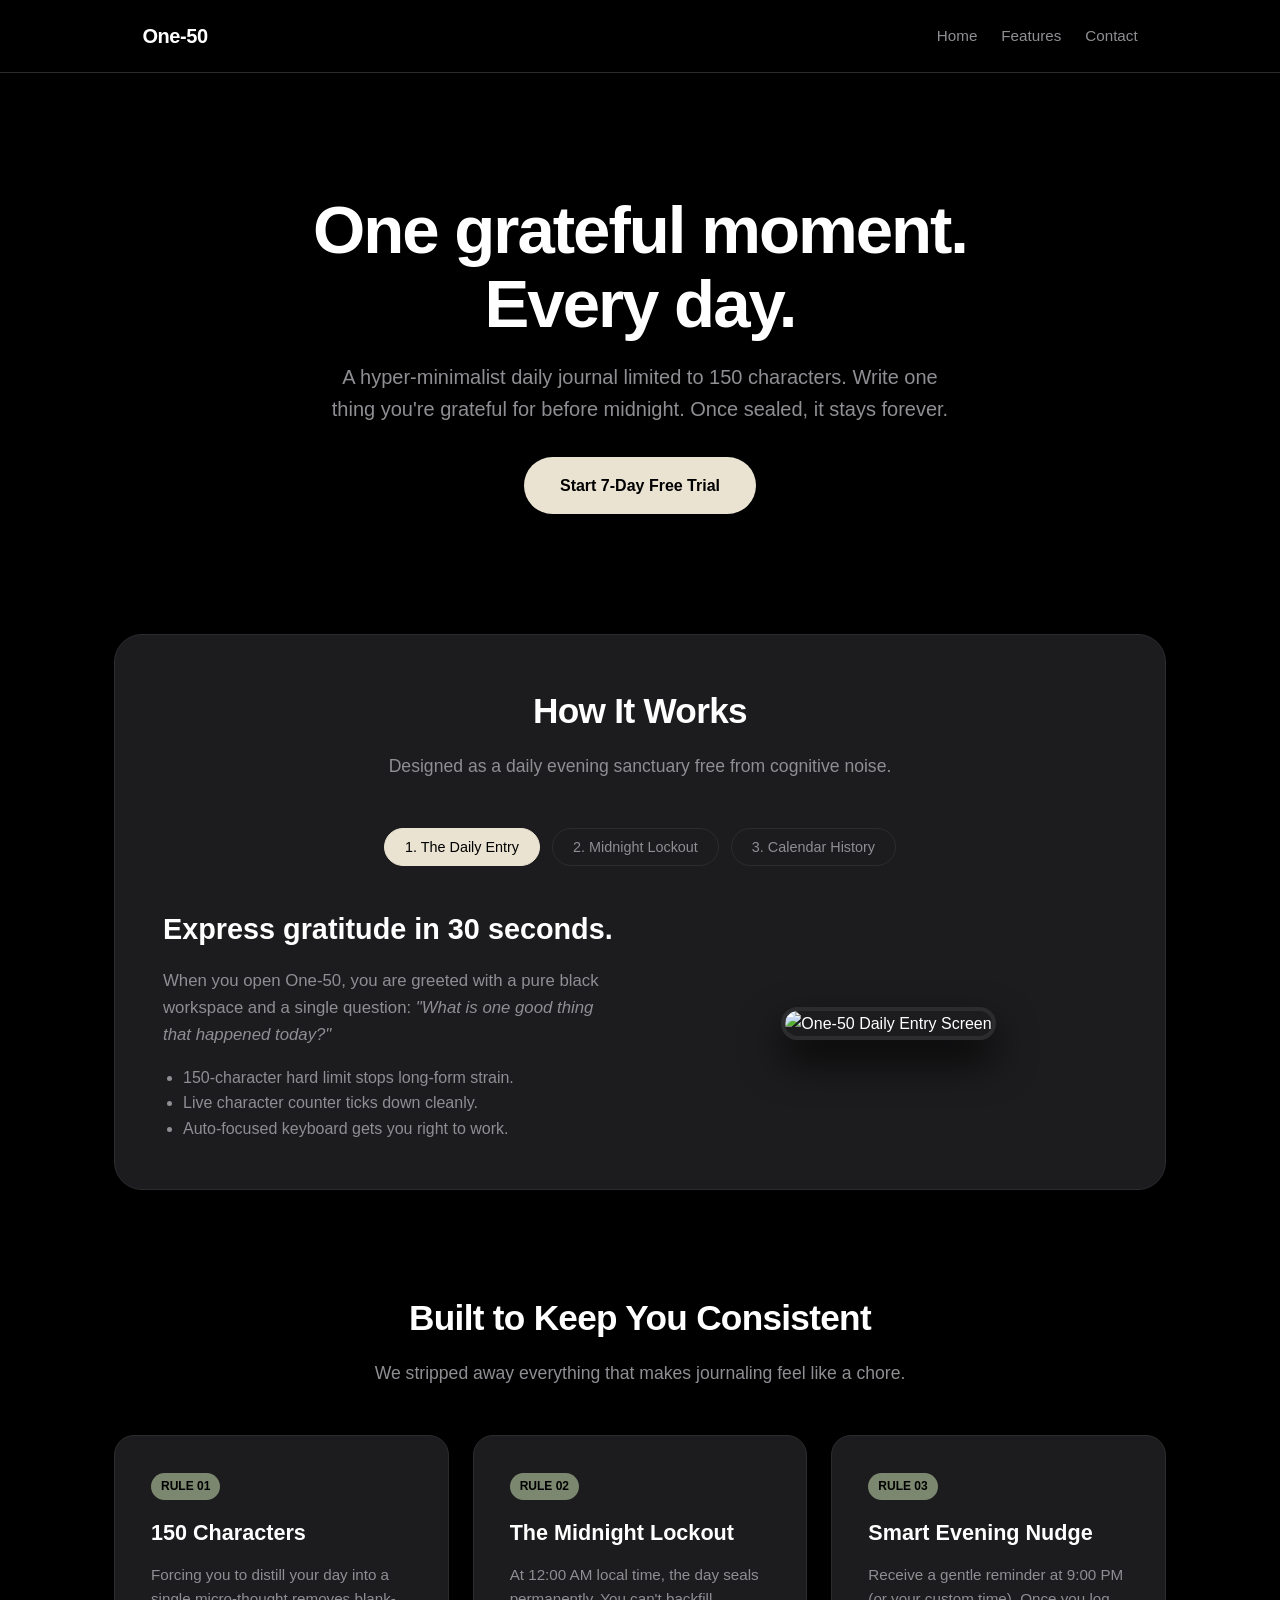
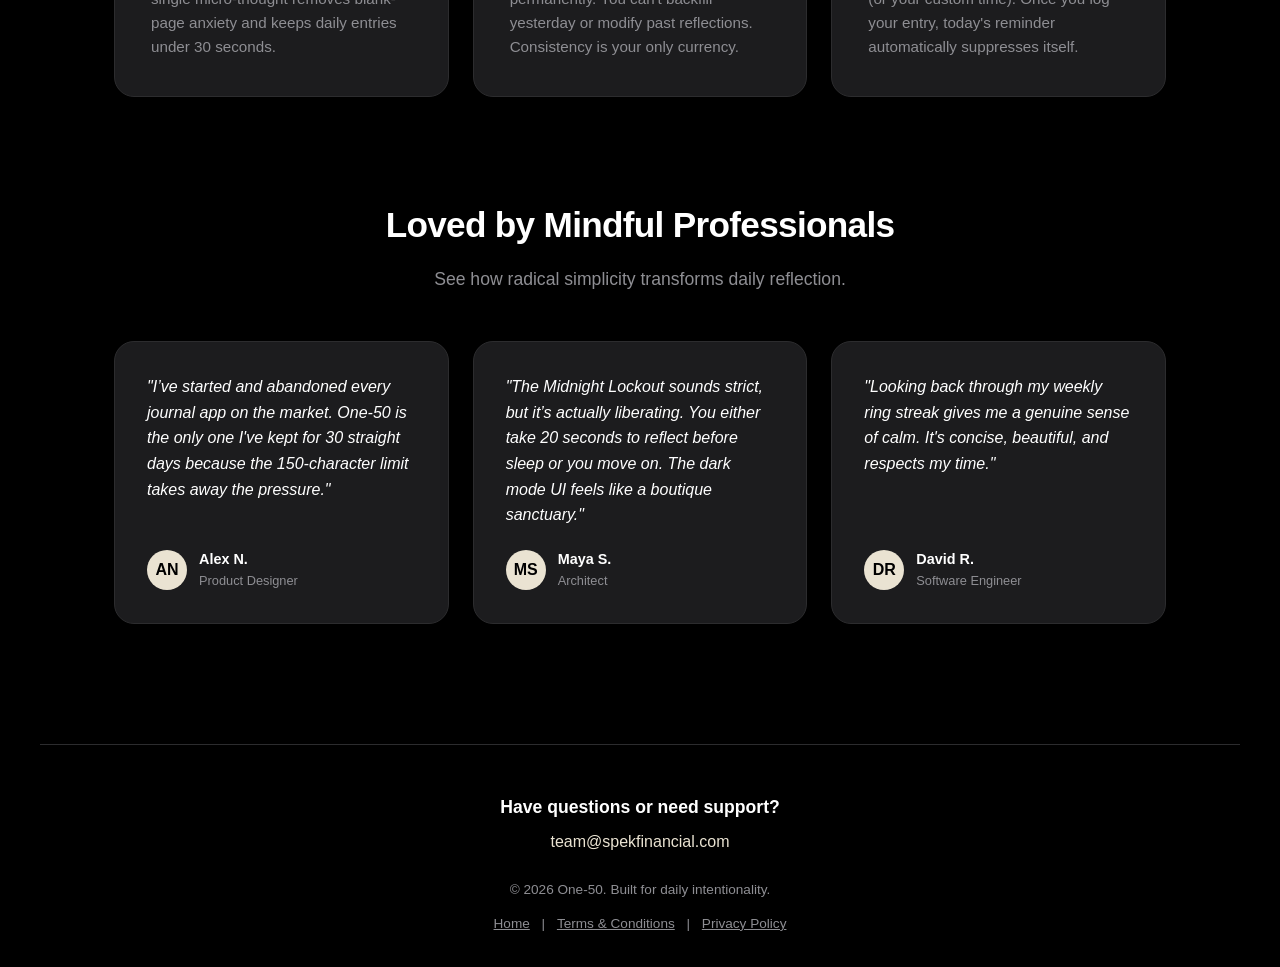
==== index.html @ f2aa414d "Add files via upload" ====
<!DOCTYPE html>
<html lang="en">
<head>
  <meta charset="UTF-8">
  <meta name="viewport" content="width=device-width, initial-scale=1.0">
  <title>One-50 — One day. One thought.</title>
  <style>
    :root {
      --bg-black: #000000;
      --card-bg: #1C1C1E;
      --text-white: #FFFFFF;
      --accent-linen: #EAE3D2;
      --accent-olive: #7B886F;
      --text-muted: #8E8E93;
      --border-color: #2C2C2E;
    }

    * {
      box-sizing: border-box;
      margin: 0;
      padding: 0;
      font-family: -apple-system, BlinkMacSystemFont, "SF Pro Display", "SF Pro Text", "Segoe UI", Roboto, Helvetica, Arial, sans-serif;
    }

    html {
      scroll-behavior: smooth;
    }

    body {
      background-color: var(--bg-black);
      color: var(--text-white);
      line-height: 1.6;
      -webkit-font-smoothing: antialiased;
    }

    /* Fixed Navigation Header */
    header {
      position: sticky;
      top: 0;
      background-color: rgba(0, 0, 0, 0.85);
      backdrop-filter: blur(10px);
      z-index: 1000;
      border-bottom: 1px solid var(--border-color);
    }

    nav {
      display: flex;
      justify-content: space-between;
      align-items: center;
      padding: 20px 8%;
      max-width: 1200px;
      margin: 0 auto;
    }

    .brand {
      font-size: 1.25rem;
      font-weight: 700;
      letter-spacing: -0.02em;
      color: var(--text-white);
      text-decoration: none;
    }

    .nav-links {
      display: flex;
      gap: 24px;
    }

    .nav-links a {
      color: var(--text-muted);
      text-decoration: none;
      font-size: 0.95rem;
      font-weight: 500;
      transition: color 0.2s ease;
    }

    .nav-links a:hover {
      color: var(--text-white);
    }

    /* View Wrappers */
    .view {
      display: none;
      max-width: 1100px;
      margin: 0 auto;
      padding: 40px 24px 80px;
    }

    .view.active {
      display: block;
    }

    /* Landing Page Hero */
    .hero {
      text-align: center;
      padding: 80px 0 40px;
    }

    .hero h1 {
      font-size: clamp(2.5rem, 6vw, 4.2rem);
      font-weight: 700;
      letter-spacing: -0.03em;
      line-height: 1.1;
      margin-bottom: 20px;
    }

    .hero p {
      font-size: 1.25rem;
      color: var(--text-muted);
      max-width: 620px;
      margin: 0 auto 32px;
    }

    .cta-btn {
      display: inline-block;
      background-color: var(--accent-linen);
      color: var(--bg-black);
      padding: 16px 36px;
      border-radius: 99px;
      font-weight: 600;
      text-decoration: none;
      transition: opacity 0.2s ease;
    }

    .cta-btn:hover {
      opacity: 0.9;
    }

    /* Section Typography */
    .section-title {
      text-align: center;
      font-size: 2.2rem;
      font-weight: 700;
      letter-spacing: -0.02em;
      margin-bottom: 12px;
    }

    .section-subtitle {
      text-align: center;
      color: var(--text-muted);
      font-size: 1.1rem;
      margin-bottom: 48px;
    }

    /* How It Works Showcase Section */
    .how-it-works {
      margin-top: 80px;
      background-color: var(--card-bg);
      border: 1px solid var(--border-color);
      border-radius: 28px;
      padding: 48px;
      scroll-margin-top: 100px;
    }

    .how-tabs {
      display: flex;
      justify-content: center;
      gap: 12px;
      margin-bottom: 40px;
      flex-wrap: wrap;
    }

    .tab-btn {
      background: transparent;
      border: 1px solid var(--border-color);
      color: var(--text-muted);
      padding: 10px 20px;
      border-radius: 99px;
      cursor: pointer;
      font-size: 0.9rem;
      font-weight: 500;
      transition: all 0.2s ease;
    }

    .tab-btn.active, .tab-btn:hover {
      background-color: var(--accent-linen);
      color: var(--bg-black);
      border-color: var(--accent-linen);
    }

    .tab-content {
      display: none;
      grid-template-columns: 1fr 1fr;
      gap: 40px;
      align-items: center;
    }

    .tab-content.active {
      display: grid;
    }

    @media (max-width: 768px) {
      .tab-content {
        grid-template-columns: 1fr;
        text-align: center;
      }
    }

    /* Real Screenshot Display Container */
    .screenshot-container {
      display: flex;
      justify-content: center;
      align-items: center;
    }

    .app-screenshot {
      max-width: 100%;
      max-height: 520px;
      width: auto;
      height: auto;
      border-radius: 32px;
      border: 4px solid var(--border-color);
      box-shadow: 0 20px 40px rgba(0, 0, 0, 0.8);
      object-fit: contain;
    }

    /* Built To Keep You Consistent Grid */
    .consistency-section {
      margin-top: 100px;
    }

    .consistency-grid {
      display: grid;
      grid-template-columns: repeat(auto-fit, minmax(300px, 1fr));
      gap: 24px;
    }

    .consistency-card {
      background-color: var(--card-bg);
      border-radius: 20px;
      padding: 36px;
      border: 1px solid var(--border-color);
    }

    .consistency-card .badge {
      display: inline-block;
      background-color: var(--accent-olive);
      color: #000;
      font-size: 0.75rem;
      font-weight: 700;
      padding: 4px 10px;
      border-radius: 99px;
      margin-bottom: 16px;
      text-transform: uppercase;
    }

    .consistency-card h3 {
      font-size: 1.35rem;
      margin-bottom: 12px;
      color: var(--text-white);
    }

    .consistency-card p {
      color: var(--text-muted);
      font-size: 0.95rem;
    }

    /* Testimonials Section */
    .testimonials-section {
      margin-top: 100px;
    }

    .testimonials-grid {
      display: grid;
      grid-template-columns: repeat(auto-fit, minmax(280px, 1fr));
      gap: 24px;
    }

    .testimonial-card {
      background-color: var(--card-bg);
      border: 1px solid var(--border-color);
      border-radius: 20px;
      padding: 32px;
      display: flex;
      flex-direction: column;
      justify-content: space-between;
    }

    .testimonial-card p {
      color: var(--text-white);
      font-size: 1rem;
      font-style: italic;
      margin-bottom: 20px;
    }

    .testimonial-user {
      display: flex;
      align-items: center;
      gap: 12px;
    }

    .avatar-circle {
      width: 40px;
      height: 40px;
      border-radius: 50%;
      background-color: var(--accent-linen);
      color: var(--bg-black);
      display: flex;
      align-items: center;
      justify-content: center;
      font-weight: 700;
    }

    .user-info .name {
      font-size: 0.9rem;
      font-weight: 600;
    }

    .user-info .role {
      font-size: 0.8rem;
      color: var(--text-muted);
    }

    /* Legal Pages Container */
    .legal-container {
      background-color: var(--card-bg);
      padding: 48px;
      border-radius: 24px;
      border: 1px solid var(--border-color);
      max-width: 800px;
      margin: 0 auto;
    }

    .legal-container h1 {
      font-size: 2rem;
      margin-bottom: 8px;
    }

    .legal-container .effective-date {
      color: var(--text-muted);
      font-size: 0.85rem;
      margin-bottom: 32px;
    }

    .legal-container h2 {
      font-size: 1.25rem;
      color: var(--accent-linen);
      margin: 28px 0 12px;
    }

    .legal-container p, .legal-container ul {
      color: var(--text-muted);
      font-size: 0.95rem;
      margin-bottom: 16px;
    }

    .legal-container ul {
      padding-left: 20px;
    }

    .legal-container li {
      margin-bottom: 8px;
    }

    /* Footer / Contact */
    footer {
      border-top: 1px solid var(--border-color);
      padding: 48px 8% 32px;
      text-align: center;
      color: var(--text-muted);
      font-size: 0.85rem;
      max-width: 1200px;
      margin: 40px auto 0;
      scroll-margin-top: 100px;
    }

    footer a {
      color: var(--text-muted);
      text-decoration: underline;
      margin: 0 8px;
    }

    footer a:hover {
      color: var(--text-white);
    }

    .footer-contact {
      margin-bottom: 24px;
    }

    .footer-contact h4 {
      color: var(--text-white);
      font-size: 1.1rem;
      margin-bottom: 8px;
    }

    .footer-contact a {
      color: var(--accent-linen);
      font-size: 1rem;
      text-decoration: none;
    }

    .footer-contact a:hover {
      text-decoration: underline;
    }
  </style>
</head>
<body>

  <header>
    <nav>
      <a href="#" class="brand" onclick="navigateTo('landing', 'top')">One-50</a>
      <div class="nav-links">
        <a href="#" onclick="navigateTo('landing', 'top')">Home</a>
        <a href="#" onclick="navigateTo('landing', 'features')">Features</a>
        <a href="#" onclick="navigateTo('landing', 'contact')">Contact</a>
      </div>
    </nav>
  </header>

  <!-- LANDING PAGE VIEW -->
  <div id="landing" class="view active">
    <!-- Hero -->
    <section class="hero" id="top">
      <h1>One grateful moment.<br>Every day.</h1>
      <p>A hyper-minimalist daily journal limited to 150 characters. Write one thing you're grateful for before midnight. Once sealed, it stays forever.</p>
      <a href="#download" class="cta-btn">Start 7-Day Free Trial</a>
    </section>

    <!-- How It Works / Screenshots Showcase Section -->
    <section class="how-it-works" id="features">
      <h2 class="section-title">How It Works</h2>
      <p class="section-subtitle">Designed as a daily evening sanctuary free from cognitive noise.</p>
      
      <div class="how-tabs">
        <button class="tab-btn active" onclick="switchTab(event, 'tab-write')">1. The Daily Entry</button>
        <button class="tab-btn" onclick="switchTab(event, 'tab-lock')">2. Midnight Lockout</button>
        <button class="tab-btn" onclick="switchTab(event, 'tab-history')">3. Calendar History</button>
      </div>

      <!-- Tab 1: Write -->
      <div id="tab-write" class="tab-content active">
        <div>
          <h3 style="font-size: 1.8rem; margin-bottom: 16px;">Express gratitude in 30 seconds.</h3>
          <p style="color: var(--text-muted); font-size: 1.05rem;">When you open One-50, you are greeted with a pure black workspace and a single question: <em>"What is one good thing that happened today?"</em></p>
          <ul style="color: var(--text-muted); margin-top: 16px; padding-left: 20px;">
            <li>150-character hard limit stops long-form strain.</li>
            <li>Live character counter ticks down cleanly.</li>
            <li>Auto-focused keyboard gets you right to work.</li>
          </ul>
        </div>
        <div class="screenshot-container">
          <!-- Replace src="screenshot-1.png" with your actual image path -->
          <img src="screenshot-1.png" alt="One-50 Daily Entry Screen" class="app-screenshot">
        </div>
      </div>

      <!-- Tab 2: Lock -->
      <div id="tab-lock" class="tab-content">
        <div>
          <h3 style="font-size: 1.8rem; margin-bottom: 16px;">A journal that can't be rewritten.</h3>
          <p style="color: var(--text-muted); font-size: 1.05rem;">Consistency requires boundaries. At 9:00 PM, a quiet nudge invites you to write. At 12:00 AM Midnight, the day seals permanently.</p>
          <ul style="color: var(--text-muted); margin-top: 16px; padding-left: 20px;">
            <li>Zero backfilling or retro-editing allowed.</li>
            <li>Builds real daily habit urgency.</li>
            <li>Suppress notification when completed early.</li>
          </ul>
        </div>
        <div class="screenshot-container">
          <!-- Replace src="screenshot-2.png" with your actual image path -->
          <img src="screenshot-2.png" alt="One-50 Midnight Lock Screen" class="app-screenshot">
        </div>
      </div>

      <!-- Tab 3: History -->
      <div id="tab-history" class="tab-content">
        <div>
          <h3 style="font-size: 1.8rem; margin-bottom: 16px;">Track your weekly momentum.</h3>
          <p style="color: var(--text-muted); font-size: 1.05rem;">Watch your consistency take shape through sleek 7-ring weekly indicators and month/year calendar heatmaps.</p>
          <ul style="color: var(--text-muted); margin-top: 16px; padding-left: 20px;">
            <li>Interactive Month Grid & Year View.</li>
            <li>Instant global keyword search across stored logs.</li>
            <li>Read-only sheets safeguard historical memories.</li>
          </ul>
        </div>
        <div class="screenshot-container">
          <!-- Replace src="screenshot-3.png" with your actual image path -->
          <img src="screenshot-3.png" alt="One-50 Calendar History Screen" class="app-screenshot">
        </div>
      </div>
    </section>

    <!-- Built To Keep You Consistent Section -->
    <section class="consistency-section">
      <h2 class="section-title">Built to Keep You Consistent</h2>
      <p class="section-subtitle">We stripped away everything that makes journaling feel like a chore.</p>

      <div class="consistency-grid">
        <div class="consistency-card">
          <span class="badge">Rule 01</span>
          <h3>150 Characters</h3>
          <p>Forcing you to distill your day into a single micro-thought removes blank-page anxiety and keeps daily entries under 30 seconds.</p>
        </div>

        <div class="consistency-card">
          <span class="badge">Rule 02</span>
          <h3>The Midnight Lockout</h3>
          <p>At 12:00 AM local time, the day seals permanently. You can't backfill yesterday or modify past reflections. Consistency is your only currency.</p>
        </div>

        <div class="consistency-card">
          <span class="badge">Rule 03</span>
          <h3>Smart Evening Nudge</h3>
          <p>Receive a gentle reminder at 9:00 PM (or your custom time). Once you log your entry, today's reminder automatically suppresses itself.</p>
        </div>
      </div>
    </section>

    <!-- Testimonials Section -->
    <section class="testimonials-section">
      <h2 class="section-title">Loved by Mindful Professionals</h2>
      <p class="section-subtitle">See how radical simplicity transforms daily reflection.</p>

      <div class="testimonials-grid">
        <div class="testimonial-card">
          <p>"I’ve started and abandoned every journal app on the market. One-50 is the only one I've kept for 30 straight days because the 150-character limit takes away the pressure."</p>
          <div class="testimonial-user">
            <div class="avatar-circle">AN</div>
            <div class="user-info">
              <div class="name">Alex N.</div>
              <div class="role">Product Designer</div>
            </div>
          </div>
        </div>

        <div class="testimonial-card">
          <p>"The Midnight Lockout sounds strict, but it’s actually liberating. You either take 20 seconds to reflect before sleep or you move on. The dark mode UI feels like a boutique sanctuary."</p>
          <div class="testimonial-user">
            <div class="avatar-circle">MS</div>
            <div class="user-info">
              <div class="name">Maya S.</div>
              <div class="role">Architect</div>
            </div>
          </div>
        </div>

        <div class="testimonial-card">
          <p>"Looking back through my weekly ring streak gives me a genuine sense of calm. It's concise, beautiful, and respects my time."</p>
          <div class="testimonial-user">
            <div class="avatar-circle">DR</div>
            <div class="user-info">
              <div class="name">David R.</div>
              <div class="role">Software Engineer</div>
            </div>
          </div>
        </div>
      </div>
    </section>
  </div>

  <!-- TERMS AND CONDITIONS VIEW -->
  <div id="terms" class="view">
    <div class="legal-container">
      <h1>Terms & Conditions</h1>
      <p class="effective-date">Last Updated: August 2026</p>

      <p>Welcome to <strong>One-50</strong> ("App", "we", "us", or "our"). By downloading, accessing, or using our mobile application and related website services, you agree to be bound by these Terms & Conditions ("Terms"). If you do not agree to these terms, please do not use the service.</p>

      <h2>1. Description of Service</h2>
      <p>One-50 provides a minimalist mobile daily journal service that enforces a strict 150-character limit per day and locks daily entries permanently at 12:00 AM local time. The app operates on a daily habit mechanism backed by optional push reminders.</p>

      <h2>2. Accounts and Authentication</h2>
      <p>To use the cloud synchronization capabilities of the app, you must register using Sign In with Apple, Google Sign-In, or email and password. You are solely responsible for maintaining the confidentiality of your account credentials and for all activities conducted under your account.</p>

      <h2>3. Subscriptions, Trials & Billing</h2>
      <p>One-50 offers a 7-day free trial requiring no upfront payment information. Following the trial period, access to core app functions requires an active paid subscription (Monthly or Discounted Annual).</p>
      <ul>
        <li>Payments will be charged through your Apple ID account upon purchase confirmation.</li>
        <li>Subscriptions automatically renew unless canceled at least 24 hours before the end of the active billing period.</li>
        <li>You can manage or cancel your subscription at any time via your iOS App Store account settings.</li>
      </ul>

      <h2>4. User Content & Midnight Lockout Rule</h2>
      <p>You retain full ownership of the text entries you write within the app ("User Content"). You acknowledge and accept the explicit structural design rule: <strong>entries lock permanently at midnight (12:00 AM local time) and cannot be edited, backfilled, or altered thereafter</strong>. We bear no liability for missed days or unedited entries resulting from this temporal restriction.</p>

      <h2>5. Service Availability & Modifications</h2>
      <p>We strive to keep the service operational continuously; however, we reserve the right to modify, suspend, or discontinue any aspect of the service without prior notice for routine maintenance or system improvements.</p>

      <h2>6. Limitation of Liability</h2>
      <p>To the maximum extent permitted by applicable law, One-50 shall not be liable for any indirect, incidental, special, or consequential damages resulting from your use of, or inability to use, the service or lost journal entries.</p>

      <h2>7. Contact Information</h2>
      <p>If you have questions regarding these Terms, please contact us at <a href="mailto:team@spekfinancial.com" style="color: var(--accent-linen);">team@spekfinancial.com</a>.</p>
    </div>
  </div>

  <!-- PRIVACY POLICY VIEW -->
  <div id="privacy" class="view">
    <div class="legal-container">
      <h1>Privacy Policy</h1>
      <p class="effective-date">Last Updated: August 2026</p>

      <p>At <strong>One-50</strong>, your personal reflections are considered private sanctuary data. We operate under a strict, minimal data-collection philosophy. This Privacy Policy outlines what information we collect, how it is used, and how it is secured.</p>

      <h2>1. Information We Collect</h2>
      <p>We exclusively collect only the minimal data necessary to provide cloud synchronization for your personal daily journal:</p>
      <ul>
        <li><strong>Account Authentication Data:</strong> When you register via Apple ID, Google Sign-In, or email, we collect your basic identifier (such as your email address and system account ID) to manage your user identity.</li>
        <li><strong>Journal Entries:</strong> We store the raw text content you type into the app (up to 150 characters per day) along with date/time stamps to synchronize your history across devices.</li>
      </ul>
      <p><strong>We DO NOT collect:</strong> Location tracking, phone numbers, contacts, photos, audio logs, tracking pixels, or third-party behavioral advertising identifiers.</p>

      <h2>2. How We Use Your Data</h2>
      <p>We use your data solely for the following operational purposes:</p>
      <ul>
        <li>Authenticating your account and maintaining session security.</li>
        <li>Synchronizing your daily entries and streak visualizations to the cloud database.</li>
        <li>Delivering your scheduled local daily reminder notifications (e.g., at 9:00 PM).</li>
      </ul>

      <h2>3. Data Storage & Security</h2>
      <p>Your journal entries are tied securely to your encrypted user account using standard cloud architecture. Because each entry is capped at 150 characters, data payloads are minimal and stored securely in cloud infrastructure. We do not sell, rent, or share your journal entries or personal information with third parties or advertisers.</p>

      <h2>4. Data Retention and Account Deletion</h2>
      <p>Your entries remain stored safely for you to view in your Calendar History as long as your account remains active. You may request full account and data deletion at any time directly through the app settings or by contacting customer support.</p>

      <h2>5. Children’s Privacy</h2>
      <p>Our service is not directed to children under 13 years of age. We do not knowingly collect personal information from children under 13.</p>

      <h2>6. Changes to This Policy</h2>
      <p>We may update this Privacy Policy from time to time to reflect changes in our practices or service updates. Any changes will be posted directly on this page with an updated effective date.</p>

      <h2>7. Contact Us</h2>
      <p>For questions or data privacy requests regarding this policy, please reach out to <a href="mailto:team@spekfinancial.com" style="color: var(--accent-linen);">team@spekfinancial.com</a>.</p>
    </div>
  </div>

  <!-- Footer / Contact Section -->
  <footer id="contact">
    <div class="footer-contact">
      <h4>Have questions or need support?</h4>
      <a href="mailto:team@spekfinancial.com">team@spekfinancial.com</a>
    </div>

    <p>&copy; 2026 One-50. Built for daily intentionality.</p>
    <p style="margin-top: 12px;">
      <a href="#" onclick="navigateTo('landing', 'top')">Home</a> | 
      <a href="#" onclick="showView('terms')">Terms & Conditions</a> | 
      <a href="#" onclick="showView('privacy')">Privacy Policy</a>
    </p>
  </footer>

  <script>
    function showView(viewId) {
      document.querySelectorAll('.view').forEach(view => {
        view.classList.remove('active');
      });
      document.getElementById(viewId).classList.add('active');
      window.scrollTo(0, 0);
    }

    function navigateTo(viewId, targetElementId) {
      showView(viewId);
      if (targetElementId) {
        setTimeout(() => {
          const element = document.getElementById(targetElementId);
          if (element) {
            element.scrollIntoView({ behavior: 'smooth' });
          }
        }, 50);
      }
    }

    function switchTab(evt, tabId) {
      document.querySelectorAll('.tab-btn').forEach(btn => btn.classList.remove('active'));
      document.querySelectorAll('.tab-content').forEach(content => content.classList.remove('active'));
      
      evt.target.classList.add('active');
      document.getElementById(tabId).classList.add('active');
    }
  </script>
</body>
</html>
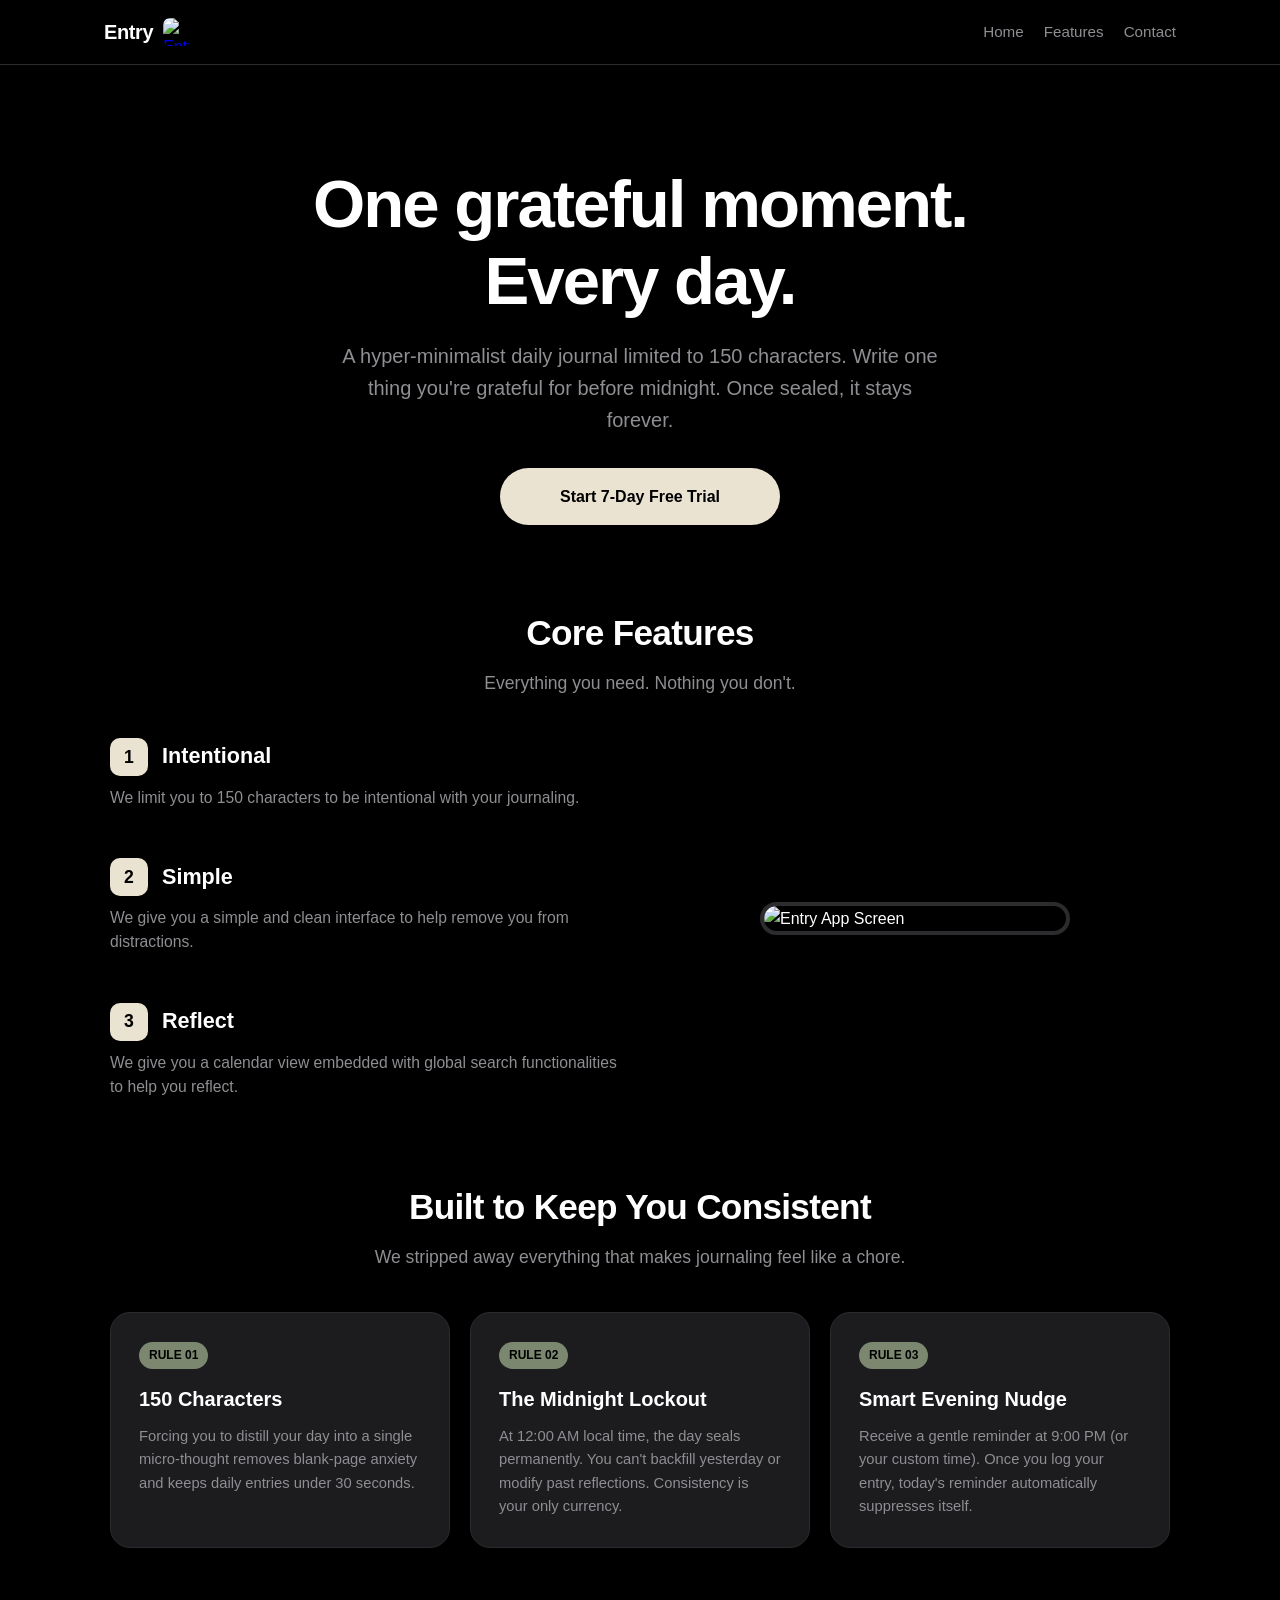
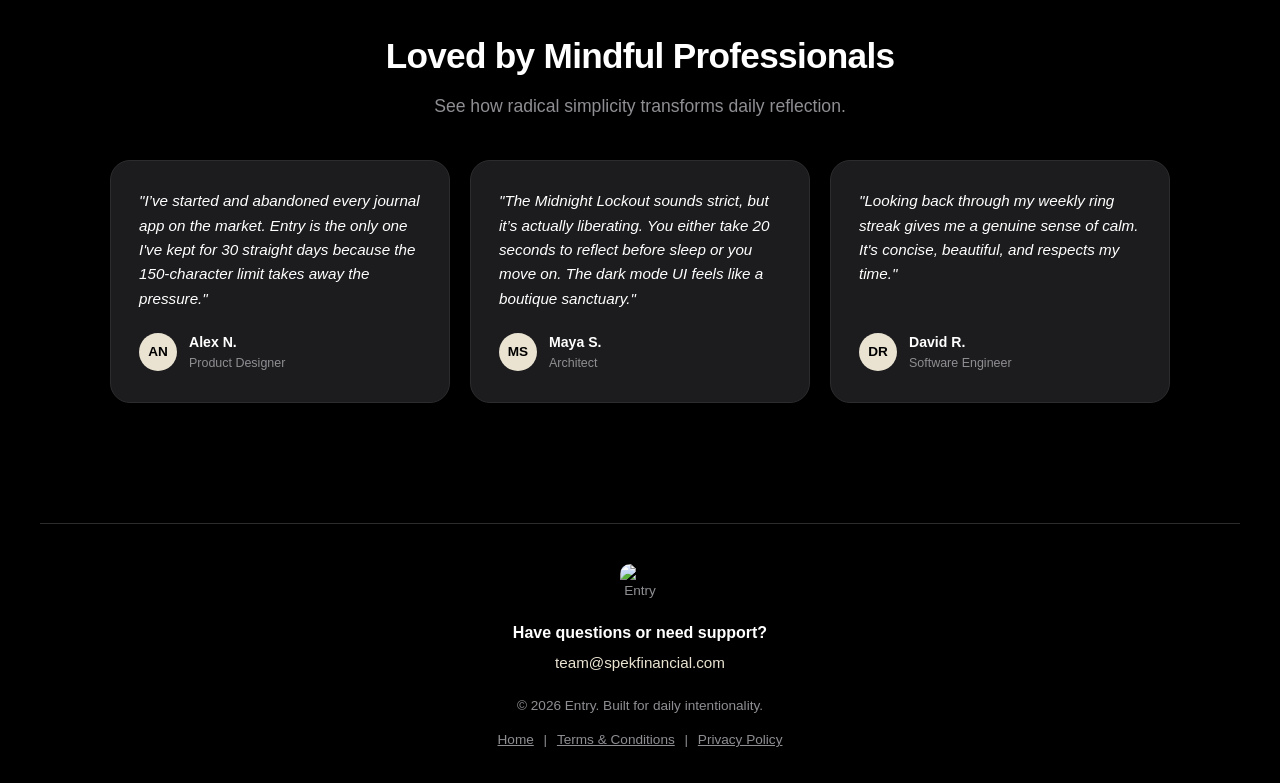
==== commit 12f9cec7: "Update index.html" ====
--- a/index.html
+++ b/index.html
@@ -3,13 +3,14 @@
 <head>
   <meta charset="UTF-8">
   <meta name="viewport" content="width=device-width, initial-scale=1.0">
-  <title>One-50 — One day. One thought.</title>
+  <title>Entry — One day. One thought.</title>
   <style>
     :root {
       --bg-black: #000000;
       --card-bg: #1C1C1E;
       --text-white: #FFFFFF;
       --accent-linen: #EAE3D2;
+      --accent-gold: #FFD60A;
       --accent-olive: #7B886F;
       --text-muted: #8E8E93;
       --border-color: #2C2C2E;
@@ -31,6 +32,7 @@
       color: var(--text-white);
       line-height: 1.6;
       -webkit-font-smoothing: antialiased;
+      overflow-x: hidden;
     }
 
     /* Fixed Navigation Header */
@@ -39,6 +41,7 @@
       top: 0;
       background-color: rgba(0, 0, 0, 0.85);
       backdrop-filter: blur(10px);
+      -webkit-backdrop-filter: blur(10px);
       z-index: 1000;
       border-bottom: 1px solid var(--border-color);
     }
@@ -47,9 +50,16 @@
       display: flex;
       justify-content: space-between;
       align-items: center;
-      padding: 20px 8%;
+      padding: 16px 5%;
       max-width: 1200px;
       margin: 0 auto;
+    }
+
+    .brand-container {
+      display: flex;
+      align-items: center;
+      gap: 10px;
+      text-decoration: none;
     }
 
     .brand {
@@ -57,12 +67,18 @@
       font-weight: 700;
       letter-spacing: -0.02em;
       color: var(--text-white);
-      text-decoration: none;
+    }
+
+    .header-logo-img {
+      width: 28px;
+      height: 28px;
+      border-radius: 7px;
+      object-fit: cover;
     }
 
     .nav-links {
       display: flex;
-      gap: 24px;
+      gap: 20px;
     }
 
     .nav-links a {
@@ -75,6 +91,14 @@
 
     .nav-links a:hover {
       color: var(--text-white);
+    }
+
+    .footer-logo-img {
+      width: 40px;
+      height: 40px;
+      border-radius: 10px;
+      margin-bottom: 16px;
+      object-fit: cover;
     }
 
     /* View Wrappers */
@@ -82,7 +106,7 @@
       display: none;
       max-width: 1100px;
       margin: 0 auto;
-      padding: 40px 24px 80px;
+      padding: 40px 20px 80px;
     }
 
     .view.active {
@@ -92,22 +116,26 @@
     /* Landing Page Hero */
     .hero {
       text-align: center;
-      padding: 80px 0 40px;
+      padding: 60px 0 20px;
+      display: flex;
+      flex-direction: column;
+      align-items: center;
     }
 
     .hero h1 {
-      font-size: clamp(2.5rem, 6vw, 4.2rem);
+      font-size: clamp(2.2rem, 7vw, 4.2rem);
       font-weight: 700;
       letter-spacing: -0.03em;
-      line-height: 1.1;
+      line-height: 1.15;
       margin-bottom: 20px;
     }
 
     .hero p {
-      font-size: 1.25rem;
+      font-size: clamp(1rem, 3.5vw, 1.25rem);
       color: var(--text-muted);
       max-width: 620px;
       margin: 0 auto 32px;
+      padding: 0 10px;
     }
 
     .cta-btn {
@@ -118,116 +146,125 @@
       border-radius: 99px;
       font-weight: 600;
       text-decoration: none;
-      transition: opacity 0.2s ease;
+      transition: opacity 0.2s ease, transform 0.2s ease;
+      width: 100%;
+      max-width: 280px;
+      text-align: center;
     }
 
     .cta-btn:hover {
       opacity: 0.9;
+      transform: translateY(-1px);
     }
 
     /* Section Typography */
     .section-title {
       text-align: center;
-      font-size: 2.2rem;
+      font-size: clamp(1.75rem, 5vw, 2.2rem);
       font-weight: 700;
       letter-spacing: -0.02em;
-      margin-bottom: 12px;
+      margin-bottom: 8px;
     }
 
     .section-subtitle {
       text-align: center;
       color: var(--text-muted);
-      font-size: 1.1rem;
-      margin-bottom: 48px;
-    }
-
-    /* How It Works Showcase Section */
-    .how-it-works {
-      margin-top: 80px;
-      background-color: var(--card-bg);
-      border: 1px solid var(--border-color);
-      border-radius: 28px;
-      padding: 48px;
+      font-size: clamp(0.95rem, 3vw, 1.1rem);
+      margin-bottom: 40px;
+      padding: 0 10px;
+    }
+
+    /* App Showcase Section */
+    .app-showcase-section {
+      margin-top: 60px;
       scroll-margin-top: 100px;
     }
 
-    .how-tabs {
-      display: flex;
-      justify-content: center;
-      gap: 12px;
-      margin-bottom: 40px;
-      flex-wrap: wrap;
-    }
-
-    .tab-btn {
-      background: transparent;
-      border: 1px solid var(--border-color);
-      color: var(--text-muted);
-      padding: 10px 20px;
-      border-radius: 99px;
-      cursor: pointer;
-      font-size: 0.9rem;
-      font-weight: 500;
-      transition: all 0.2s ease;
-    }
-
-    .tab-btn.active, .tab-btn:hover {
+    .showcase-grid {
+      display: grid;
+      grid-template-columns: 1fr 1fr;
+      gap: 40px;
+      align-items: center;
+    }
+
+    /* Left Side: Numbered Features with Increased Spacing & Linen Accent */
+    .features-list {
+      display: flex;
+      flex-direction: column;
+      gap: 48px;
+    }
+
+    .feature-item {
+      display: flex;
+      flex-direction: column;
+      gap: 10px;
+    }
+
+    .feature-header {
+      display: flex;
+      align-items: center;
+      gap: 14px;
+    }
+
+    .number-box {
       background-color: var(--accent-linen);
       color: var(--bg-black);
-      border-color: var(--accent-linen);
-    }
-
-    .tab-content {
-      display: none;
-      grid-template-columns: 1fr 1fr;
-      gap: 40px;
-      align-items: center;
-    }
-
-    .tab-content.active {
-      display: grid;
-    }
-
-    @media (max-width: 768px) {
-      .tab-content {
-        grid-template-columns: 1fr;
-        text-align: center;
-      }
-    }
-
-    /* Real Screenshot Display Container */
-    .screenshot-container {
-      display: flex;
+      font-weight: 800;
+      font-size: 1.1rem;
+      width: 38px;
+      height: 38px;
+      border-radius: 10px;
+      display: flex;
+      align-items: center;
       justify-content: center;
-      align-items: center;
-    }
-
-    .app-screenshot {
-      max-width: 100%;
-      max-height: 520px;
-      width: auto;
+      flex-shrink: 0;
+    }
+
+    .feature-item h3 {
+      font-size: 1.35rem;
+      font-weight: 700;
+      color: var(--text-white);
+    }
+
+    .feature-item p {
+      color: var(--text-muted);
+      font-size: 0.98rem;
+      line-height: 1.55;
+    }
+
+    /* Right Side: Screenshot */
+    .screenshot-wrapper {
+      display: flex;
+      justify-content: center;
+      align-items: center;
+      width: 100%;
+    }
+
+    .hero-screenshot {
+      width: 100%;
+      max-width: 310px;
       height: auto;
       border-radius: 32px;
       border: 4px solid var(--border-color);
-      box-shadow: 0 20px 40px rgba(0, 0, 0, 0.8);
+      box-shadow: 0 20px 50px rgba(0, 0, 0, 0.85);
       object-fit: contain;
     }
 
     /* Built To Keep You Consistent Grid */
     .consistency-section {
-      margin-top: 100px;
+      margin-top: 80px;
     }
 
     .consistency-grid {
       display: grid;
-      grid-template-columns: repeat(auto-fit, minmax(300px, 1fr));
-      gap: 24px;
+      grid-template-columns: repeat(auto-fit, minmax(280px, 1fr));
+      gap: 20px;
     }
 
     .consistency-card {
       background-color: var(--card-bg);
       border-radius: 20px;
-      padding: 36px;
+      padding: 28px;
       border: 1px solid var(--border-color);
     }
 
@@ -239,37 +276,37 @@
       font-weight: 700;
       padding: 4px 10px;
       border-radius: 99px;
-      margin-bottom: 16px;
+      margin-bottom: 14px;
       text-transform: uppercase;
     }
 
     .consistency-card h3 {
-      font-size: 1.35rem;
-      margin-bottom: 12px;
+      font-size: 1.25rem;
+      margin-bottom: 10px;
       color: var(--text-white);
     }
 
     .consistency-card p {
       color: var(--text-muted);
-      font-size: 0.95rem;
+      font-size: 0.92rem;
     }
 
     /* Testimonials Section */
     .testimonials-section {
-      margin-top: 100px;
+      margin-top: 80px;
     }
 
     .testimonials-grid {
       display: grid;
-      grid-template-columns: repeat(auto-fit, minmax(280px, 1fr));
-      gap: 24px;
+      grid-template-columns: repeat(auto-fit, minmax(260px, 1fr));
+      gap: 20px;
     }
 
     .testimonial-card {
       background-color: var(--card-bg);
       border: 1px solid var(--border-color);
       border-radius: 20px;
-      padding: 32px;
+      padding: 28px;
       display: flex;
       flex-direction: column;
       justify-content: space-between;
@@ -277,7 +314,7 @@
 
     .testimonial-card p {
       color: var(--text-white);
-      font-size: 1rem;
+      font-size: 0.95rem;
       font-style: italic;
       margin-bottom: 20px;
     }
@@ -289,8 +326,8 @@
     }
 
     .avatar-circle {
-      width: 40px;
-      height: 40px;
+      width: 38px;
+      height: 38px;
       border-radius: 50%;
       background-color: var(--accent-linen);
       color: var(--bg-black);
@@ -298,22 +335,23 @@
       align-items: center;
       justify-content: center;
       font-weight: 700;
+      font-size: 0.85rem;
     }
 
     .user-info .name {
-      font-size: 0.9rem;
+      font-size: 0.88rem;
       font-weight: 600;
     }
 
     .user-info .role {
-      font-size: 0.8rem;
+      font-size: 0.78rem;
       color: var(--text-muted);
     }
 
     /* Legal Pages Container */
     .legal-container {
       background-color: var(--card-bg);
-      padding: 48px;
+      padding: clamp(24px, 5vw, 48px);
       border-radius: 24px;
       border: 1px solid var(--border-color);
       max-width: 800px;
@@ -321,25 +359,25 @@
     }
 
     .legal-container h1 {
-      font-size: 2rem;
+      font-size: clamp(1.5rem, 5vw, 2rem);
       margin-bottom: 8px;
     }
 
     .legal-container .effective-date {
       color: var(--text-muted);
       font-size: 0.85rem;
-      margin-bottom: 32px;
+      margin-bottom: 28px;
     }
 
     .legal-container h2 {
-      font-size: 1.25rem;
+      font-size: 1.2rem;
       color: var(--accent-linen);
-      margin: 28px 0 12px;
+      margin: 24px 0 10px;
     }
 
     .legal-container p, .legal-container ul {
       color: var(--text-muted);
-      font-size: 0.95rem;
+      font-size: 0.92rem;
       margin-bottom: 16px;
     }
 
@@ -354,19 +392,22 @@
     /* Footer / Contact */
     footer {
       border-top: 1px solid var(--border-color);
-      padding: 48px 8% 32px;
+      padding: 40px 5% 32px;
       text-align: center;
       color: var(--text-muted);
       font-size: 0.85rem;
       max-width: 1200px;
       margin: 40px auto 0;
       scroll-margin-top: 100px;
+      display: flex;
+      flex-direction: column;
+      align-items: center;
     }
 
     footer a {
       color: var(--text-muted);
       text-decoration: underline;
-      margin: 0 8px;
+      margin: 0 6px;
     }
 
     footer a:hover {
@@ -374,23 +415,55 @@
     }
 
     .footer-contact {
-      margin-bottom: 24px;
+      margin-bottom: 20px;
     }
 
     .footer-contact h4 {
       color: var(--text-white);
-      font-size: 1.1rem;
-      margin-bottom: 8px;
+      font-size: 1rem;
+      margin-bottom: 6px;
     }
 
     .footer-contact a {
       color: var(--accent-linen);
-      font-size: 1rem;
+      font-size: 0.95rem;
       text-decoration: none;
     }
 
     .footer-contact a:hover {
       text-decoration: underline;
+    }
+
+    /* Mobile Responsive Optimizations */
+    @media (max-width: 840px) {
+      .showcase-grid {
+        grid-template-columns: 1fr;
+        gap: 32px;
+      }
+
+      .features-list {
+        gap: 32px;
+      }
+
+      .screenshot-wrapper {
+        order: -1;
+      }
+
+      .hero-screenshot {
+        max-width: 270px;
+      }
+
+      nav {
+        padding: 14px 16px;
+      }
+
+      .nav-links {
+        gap: 14px;
+      }
+
+      .nav-links a {
+        font-size: 0.88rem;
+      }
     }
   </style>
 </head>
@@ -398,7 +471,11 @@
 
   <header>
     <nav>
-      <a href="#" class="brand" onclick="navigateTo('landing', 'top')">One-50</a>
+      <a href="#" class="brand-container" onclick="navigateTo('landing', 'top')">
+        <span class="brand">Entry</span>
+        <img src="screenshot-4.png" alt="Entry Logo" class="header-logo-img">
+      </a>
+      
       <div class="nav-links">
         <a href="#" onclick="navigateTo('landing', 'top')">Home</a>
         <a href="#" onclick="navigateTo('landing', 'features')">Features</a>
@@ -416,65 +493,42 @@
       <a href="#download" class="cta-btn">Start 7-Day Free Trial</a>
     </section>
 
-    <!-- How It Works / Screenshots Showcase Section -->
-    <section class="how-it-works" id="features">
-      <h2 class="section-title">How It Works</h2>
-      <p class="section-subtitle">Designed as a daily evening sanctuary free from cognitive noise.</p>
+    <!-- Side-by-Side Features Showcase -->
+    <section class="app-showcase-section" id="features">
+      <h2 class="section-title">Core Features</h2>
+      <p class="section-subtitle">Everything you need. Nothing you don't.</p>
       
-      <div class="how-tabs">
-        <button class="tab-btn active" onclick="switchTab(event, 'tab-write')">1. The Daily Entry</button>
-        <button class="tab-btn" onclick="switchTab(event, 'tab-lock')">2. Midnight Lockout</button>
-        <button class="tab-btn" onclick="switchTab(event, 'tab-history')">3. Calendar History</button>
-      </div>
-
-      <!-- Tab 1: Write -->
-      <div id="tab-write" class="tab-content active">
-        <div>
-          <h3 style="font-size: 1.8rem; margin-bottom: 16px;">Express gratitude in 30 seconds.</h3>
-          <p style="color: var(--text-muted); font-size: 1.05rem;">When you open One-50, you are greeted with a pure black workspace and a single question: <em>"What is one good thing that happened today?"</em></p>
-          <ul style="color: var(--text-muted); margin-top: 16px; padding-left: 20px;">
-            <li>150-character hard limit stops long-form strain.</li>
-            <li>Live character counter ticks down cleanly.</li>
-            <li>Auto-focused keyboard gets you right to work.</li>
-          </ul>
+      <div class="showcase-grid">
+        <!-- Clean Numbered Features on Left -->
+        <div class="features-list">
+          <div class="feature-item">
+            <div class="feature-header">
+              <div class="number-box">1</div>
+              <h3>Intentional</h3>
+            </div>
+            <p>We limit you to 150 characters to be intentional with your journaling.</p>
+          </div>
+
+          <div class="feature-item">
+            <div class="feature-header">
+              <div class="number-box">2</div>
+              <h3>Simple</h3>
+            </div>
+            <p>We give you a simple and clean interface to help remove you from distractions.</p>
+          </div>
+
+          <div class="feature-item">
+            <div class="feature-header">
+              <div class="number-box">3</div>
+              <h3>Reflect</h3>
+            </div>
+            <p>We give you a calendar view embedded with global search functionalities to help you reflect.</p>
+          </div>
         </div>
-        <div class="screenshot-container">
-          <!-- Replace src="screenshot-1.png" with your actual image path -->
-          <img src="screenshot-1.png" alt="One-50 Daily Entry Screen" class="app-screenshot">
-        </div>
-      </div>
-
-      <!-- Tab 2: Lock -->
-      <div id="tab-lock" class="tab-content">
-        <div>
-          <h3 style="font-size: 1.8rem; margin-bottom: 16px;">A journal that can't be rewritten.</h3>
-          <p style="color: var(--text-muted); font-size: 1.05rem;">Consistency requires boundaries. At 9:00 PM, a quiet nudge invites you to write. At 12:00 AM Midnight, the day seals permanently.</p>
-          <ul style="color: var(--text-muted); margin-top: 16px; padding-left: 20px;">
-            <li>Zero backfilling or retro-editing allowed.</li>
-            <li>Builds real daily habit urgency.</li>
-            <li>Suppress notification when completed early.</li>
-          </ul>
-        </div>
-        <div class="screenshot-container">
-          <!-- Replace src="screenshot-2.png" with your actual image path -->
-          <img src="screenshot-2.png" alt="One-50 Midnight Lock Screen" class="app-screenshot">
-        </div>
-      </div>
-
-      <!-- Tab 3: History -->
-      <div id="tab-history" class="tab-content">
-        <div>
-          <h3 style="font-size: 1.8rem; margin-bottom: 16px;">Track your weekly momentum.</h3>
-          <p style="color: var(--text-muted); font-size: 1.05rem;">Watch your consistency take shape through sleek 7-ring weekly indicators and month/year calendar heatmaps.</p>
-          <ul style="color: var(--text-muted); margin-top: 16px; padding-left: 20px;">
-            <li>Interactive Month Grid & Year View.</li>
-            <li>Instant global keyword search across stored logs.</li>
-            <li>Read-only sheets safeguard historical memories.</li>
-          </ul>
-        </div>
-        <div class="screenshot-container">
-          <!-- Replace src="screenshot-3.png" with your actual image path -->
-          <img src="screenshot-3.png" alt="One-50 Calendar History Screen" class="app-screenshot">
+
+        <!-- Single Screenshot on Right -->
+        <div class="screenshot-wrapper">
+          <img src="screenshot-1.png" alt="Entry App Screen" class="hero-screenshot">
         </div>
       </div>
     </section>
@@ -512,7 +566,7 @@
 
       <div class="testimonials-grid">
         <div class="testimonial-card">
-          <p>"I’ve started and abandoned every journal app on the market. One-50 is the only one I've kept for 30 straight days because the 150-character limit takes away the pressure."</p>
+          <p>"I’ve started and abandoned every journal app on the market. Entry is the only one I've kept for 30 straight days because the 150-character limit takes away the pressure."</p>
           <div class="testimonial-user">
             <div class="avatar-circle">AN</div>
             <div class="user-info">
@@ -553,16 +607,16 @@
       <h1>Terms & Conditions</h1>
       <p class="effective-date">Last Updated: August 2026</p>
 
-      <p>Welcome to <strong>One-50</strong> ("App", "we", "us", or "our"). By downloading, accessing, or using our mobile application and related website services, you agree to be bound by these Terms & Conditions ("Terms"). If you do not agree to these terms, please do not use the service.</p>
+      <p>Welcome to <strong>Entry</strong> ("App", "we", "us", or "our"). By downloading, accessing, or using our mobile application and related website services, you agree to be bound by these Terms & Conditions ("Terms"). If you do not agree to these terms, please do not use the service.</p>
 
       <h2>1. Description of Service</h2>
-      <p>One-50 provides a minimalist mobile daily journal service that enforces a strict 150-character limit per day and locks daily entries permanently at 12:00 AM local time. The app operates on a daily habit mechanism backed by optional push reminders.</p>
+      <p>Entry provides a minimalist mobile daily journal service that enforces a strict 150-character limit per day and locks daily entries permanently at 12:00 AM local time. The app operates on a daily habit mechanism backed by optional push reminders.</p>
 
       <h2>2. Accounts and Authentication</h2>
       <p>To use the cloud synchronization capabilities of the app, you must register using Sign In with Apple, Google Sign-In, or email and password. You are solely responsible for maintaining the confidentiality of your account credentials and for all activities conducted under your account.</p>
 
       <h2>3. Subscriptions, Trials & Billing</h2>
-      <p>One-50 offers a 7-day free trial requiring no upfront payment information. Following the trial period, access to core app functions requires an active paid subscription (Monthly or Discounted Annual).</p>
+      <p>Entry offers a 7-day free trial requiring no upfront payment information. Following the trial period, access to core app functions requires an active paid subscription (Monthly or Discounted Annual).</p>
       <ul>
         <li>Payments will be charged through your Apple ID account upon purchase confirmation.</li>
         <li>Subscriptions automatically renew unless canceled at least 24 hours before the end of the active billing period.</li>
@@ -576,7 +630,7 @@
       <p>We strive to keep the service operational continuously; however, we reserve the right to modify, suspend, or discontinue any aspect of the service without prior notice for routine maintenance or system improvements.</p>
 
       <h2>6. Limitation of Liability</h2>
-      <p>To the maximum extent permitted by applicable law, One-50 shall not be liable for any indirect, incidental, special, or consequential damages resulting from your use of, or inability to use, the service or lost journal entries.</p>
+      <p>To the maximum extent permitted by applicable law, Entry shall not be liable for any indirect, incidental, special, or consequential damages resulting from your use of, or inability to use, the service or lost journal entries.</p>
 
       <h2>7. Contact Information</h2>
       <p>If you have questions regarding these Terms, please contact us at <a href="mailto:team@spekfinancial.com" style="color: var(--accent-linen);">team@spekfinancial.com</a>.</p>
@@ -589,7 +643,7 @@
       <h1>Privacy Policy</h1>
       <p class="effective-date">Last Updated: August 2026</p>
 
-      <p>At <strong>One-50</strong>, your personal reflections are considered private sanctuary data. We operate under a strict, minimal data-collection philosophy. This Privacy Policy outlines what information we collect, how it is used, and how it is secured.</p>
+      <p>At <strong>Entry</strong>, your personal reflections are considered private sanctuary data. We operate under a strict, minimal data-collection philosophy. This Privacy Policy outlines what information we collect, how it is used, and how it is secured.</p>
 
       <h2>1. Information We Collect</h2>
       <p>We exclusively collect only the minimal data necessary to provide cloud synchronization for your personal daily journal:</p>
@@ -626,12 +680,14 @@
 
   <!-- Footer / Contact Section -->
   <footer id="contact">
+    <img src="screenshot-4.png" alt="Entry Logo" class="footer-logo-img">
+
     <div class="footer-contact">
       <h4>Have questions or need support?</h4>
       <a href="mailto:team@spekfinancial.com">team@spekfinancial.com</a>
     </div>
 
-    <p>&copy; 2026 One-50. Built for daily intentionality.</p>
+    <p>&copy; 2026 Entry. Built for daily intentionality.</p>
     <p style="margin-top: 12px;">
       <a href="#" onclick="navigateTo('landing', 'top')">Home</a> | 
       <a href="#" onclick="showView('terms')">Terms & Conditions</a> | 
@@ -659,14 +715,6 @@
         }, 50);
       }
     }
-
-    function switchTab(evt, tabId) {
-      document.querySelectorAll('.tab-btn').forEach(btn => btn.classList.remove('active'));
-      document.querySelectorAll('.tab-content').forEach(content => content.classList.remove('active'));
-      
-      evt.target.classList.add('active');
-      document.getElementById(tabId).classList.add('active');
-    }
   </script>
 </body>
-</html>+</html>
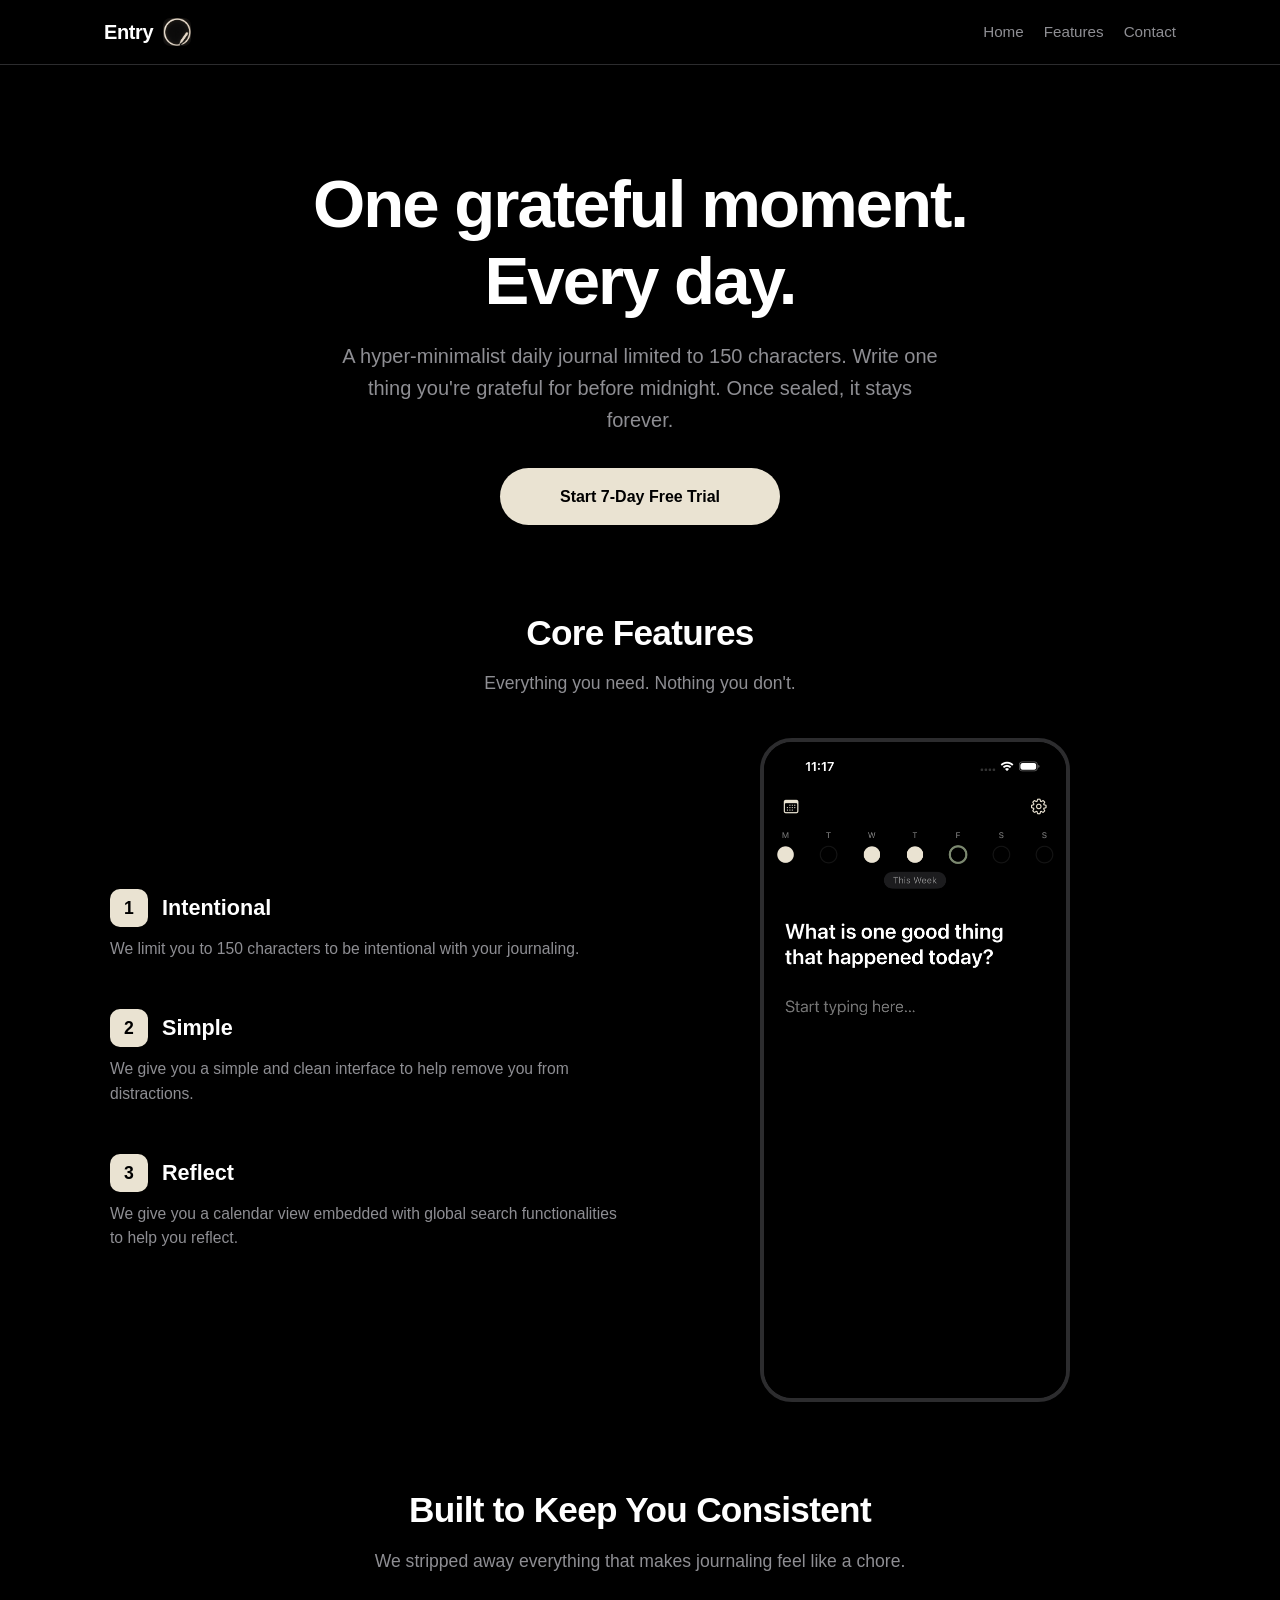
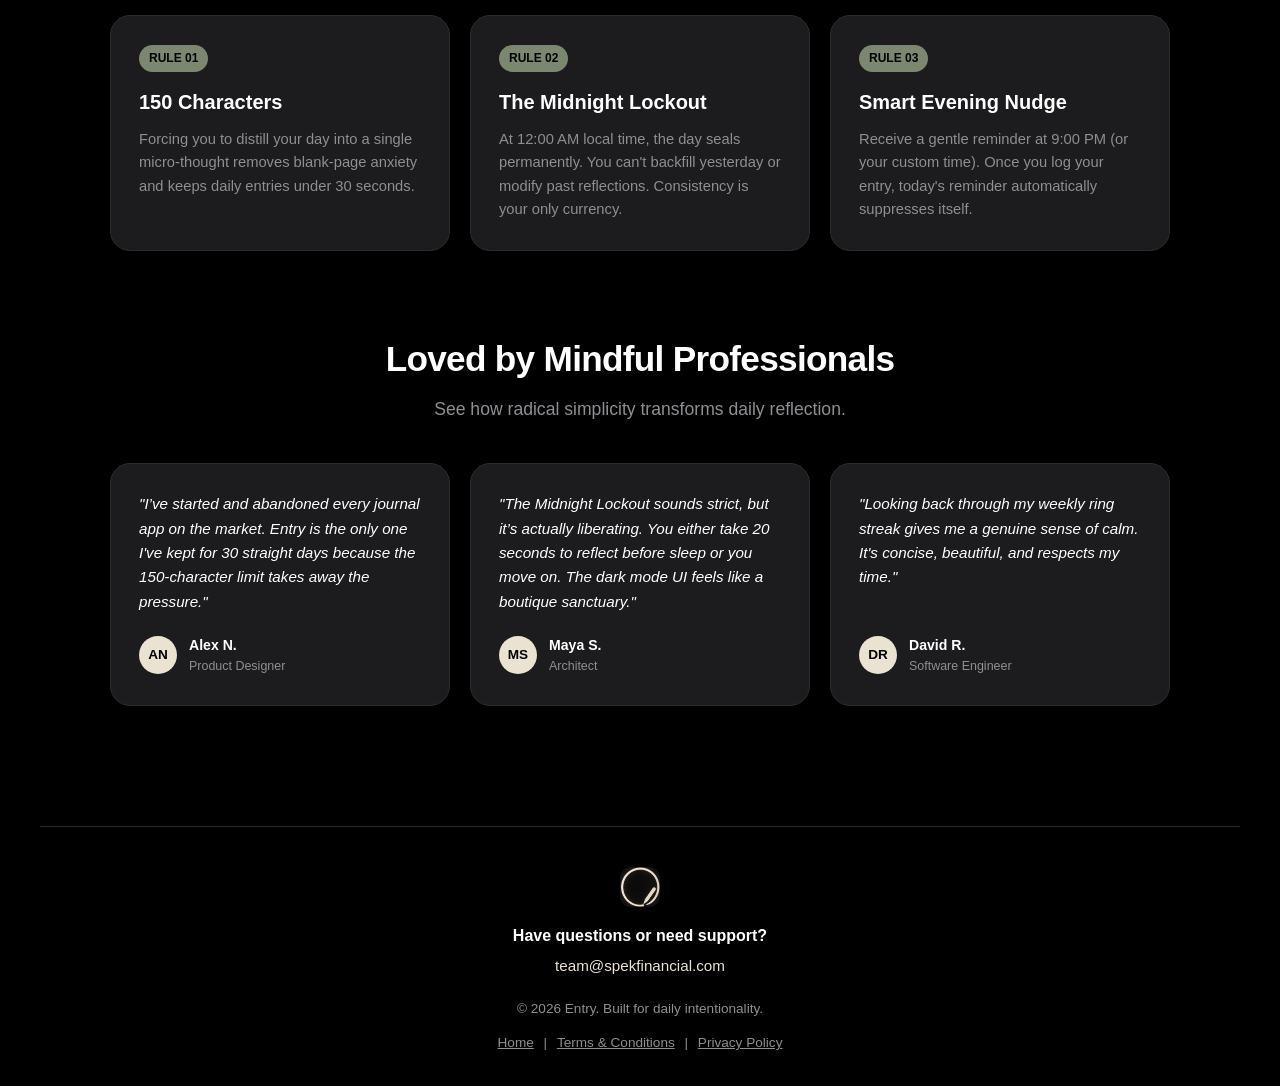
==== commit 20293834: "Update index.html" ====
--- a/index.html
+++ b/index.html
@@ -610,27 +610,27 @@
       <p>Welcome to <strong>Entry</strong> ("App", "we", "us", or "our"). By downloading, accessing, or using our mobile application and related website services, you agree to be bound by these Terms & Conditions ("Terms"). If you do not agree to these terms, please do not use the service.</p>
 
       <h2>1. Description of Service</h2>
-      <p>Entry provides a minimalist mobile daily journal service that enforces a strict 150-character limit per day and locks daily entries permanently at 12:00 AM local time. The app operates on a daily habit mechanism backed by optional push reminders.</p>
+      <p>Entry provides a minimalist mobile daily journal service designed around a 150-character limit per day and an automated entry lockout mechanism at midnight (12:00 AM local time). The app operates on a daily habit structure supported by optional push notifications and account features.</p>
 
       <h2>2. Accounts and Authentication</h2>
-      <p>To use the cloud synchronization capabilities of the app, you must register using Sign In with Apple, Google Sign-In, or email and password. You are solely responsible for maintaining the confidentiality of your account credentials and for all activities conducted under your account.</p>
+      <p>To access cloud synchronization and related features, you may register using Sign In with Apple, Google Sign-In, or email and password. You are responsible for maintaining the security of your account credentials and for activities conducted under your account.</p>
 
       <h2>3. Subscriptions, Trials & Billing</h2>
-      <p>Entry offers a 7-day free trial requiring no upfront payment information. Following the trial period, access to core app functions requires an active paid subscription (Monthly or Discounted Annual).</p>
+      <p>Entry may offer a free trial period or promotional access. Following any trial period, access to core app functions may require an active paid subscription (such as Monthly or Annual plans).</p>
       <ul>
-        <li>Payments will be charged through your Apple ID account upon purchase confirmation.</li>
-        <li>Subscriptions automatically renew unless canceled at least 24 hours before the end of the active billing period.</li>
-        <li>You can manage or cancel your subscription at any time via your iOS App Store account settings.</li>
+        <li>Payments are processed through your applicable app store account (e.g., Apple App Store or Google Play) upon purchase confirmation.</li>
+        <li>Subscriptions automatically renew unless canceled at least 24 hours prior to the end of the current billing cycle.</li>
+        <li>You may manage or cancel your subscription at any time via your device's account settings.</li>
       </ul>
 
-      <h2>4. User Content & Midnight Lockout Rule</h2>
-      <p>You retain full ownership of the text entries you write within the app ("User Content"). You acknowledge and accept the explicit structural design rule: <strong>entries lock permanently at midnight (12:00 AM local time) and cannot be edited, backfilled, or altered thereafter</strong>. We bear no liability for missed days or unedited entries resulting from this temporal restriction.</p>
+      <h2>4. User Content & Midnight Lockout Feature</h2>
+      <p>You retain ownership of the content you submit within the app ("User Content"). You acknowledge and accept the core functional design: <strong>entries are intended to lock at midnight (12:00 AM local time) and may not be editable or retroactively modified thereafter</strong>. We are not responsible for unedited, missed, or lost entries resulting from this operational design or technical delays.</p>
 
       <h2>5. Service Availability & Modifications</h2>
-      <p>We strive to keep the service operational continuously; however, we reserve the right to modify, suspend, or discontinue any aspect of the service without prior notice for routine maintenance or system improvements.</p>
+      <p>While we strive to keep the service available, we reserve the right to modify, update, suspend, or discontinue any aspect of the service at any time for maintenance, security, or operational improvements without prior liability.</p>
 
       <h2>6. Limitation of Liability</h2>
-      <p>To the maximum extent permitted by applicable law, Entry shall not be liable for any indirect, incidental, special, or consequential damages resulting from your use of, or inability to use, the service or lost journal entries.</p>
+      <p>To the maximum extent permitted by applicable law, Entry, its owners, and affiliates shall not be liable for any indirect, incidental, special, consequential, or exemplary damages resulting from your use of, or inability to use, the service, including data loss or unavailable journal entries.</p>
 
       <h2>7. Contact Information</h2>
       <p>If you have questions regarding these Terms, please contact us at <a href="mailto:team@spekfinancial.com" style="color: var(--accent-linen);">team@spekfinancial.com</a>.</p>
@@ -643,38 +643,39 @@
       <h1>Privacy Policy</h1>
       <p class="effective-date">Last Updated: August 2026</p>
 
-      <p>At <strong>Entry</strong>, your personal reflections are considered private sanctuary data. We operate under a strict, minimal data-collection philosophy. This Privacy Policy outlines what information we collect, how it is used, and how it is secured.</p>
+      <p>At <strong>Entry</strong>, we value your privacy. This Privacy Policy outlines the types of information we collect, how it is processed, and how it is protected when you use our app and services.</p>
 
       <h2>1. Information We Collect</h2>
-      <p>We exclusively collect only the minimal data necessary to provide cloud synchronization for your personal daily journal:</p>
+      <p>We collect information necessary to operate, maintain, and improve the app, which may include:</p>
       <ul>
-        <li><strong>Account Authentication Data:</strong> When you register via Apple ID, Google Sign-In, or email, we collect your basic identifier (such as your email address and system account ID) to manage your user identity.</li>
-        <li><strong>Journal Entries:</strong> We store the raw text content you type into the app (up to 150 characters per day) along with date/time stamps to synchronize your history across devices.</li>
+        <li><strong>Account Authentication Data:</strong> Account identifiers provided during sign-in (such as email address and user ID) to manage account creation and authentication.</li>
+        <li><strong>Journal Entries:</strong> Text entries submitted within the app along with associated timestamps for storage and cross-device synchronization.</li>
+        <li><strong>Technical & Usage Data:</strong> Basic app diagnostic information, performance metrics, or error logs collected to maintain system stability and troubleshoot issues.</li>
       </ul>
-      <p><strong>We DO NOT collect:</strong> Location tracking, phone numbers, contacts, photos, audio logs, tracking pixels, or third-party behavioral advertising identifiers.</p>
 
       <h2>2. How We Use Your Data</h2>
-      <p>We use your data solely for the following operational purposes:</p>
+      <p>We use collected data for purposes including:</p>
       <ul>
-        <li>Authenticating your account and maintaining session security.</li>
-        <li>Synchronizing your daily entries and streak visualizations to the cloud database.</li>
-        <li>Delivering your scheduled local daily reminder notifications (e.g., at 9:00 PM).</li>
+        <li>Authenticating user access and managing account security.</li>
+        <li>Storing and synchronizing journal entries and user preferences.</li>
+        <li>Delivering scheduled push notifications or reminders.</li>
+        <li>Monitoring app performance, fixing bugs, and improving user experience.</li>
       </ul>
 
       <h2>3. Data Storage & Security</h2>
-      <p>Your journal entries are tied securely to your encrypted user account using standard cloud architecture. Because each entry is capped at 150 characters, data payloads are minimal and stored securely in cloud infrastructure. We do not sell, rent, or share your journal entries or personal information with third parties or advertisers.</p>
+      <p>We employ commercially reasonable technical measures to safeguard your information against unauthorized access or loss. While we work to protect your personal data, no security measure or transmission method over the internet is completely infallible.</p>
 
       <h2>4. Data Retention and Account Deletion</h2>
-      <p>Your entries remain stored safely for you to view in your Calendar History as long as your account remains active. You may request full account and data deletion at any time directly through the app settings or by contacting customer support.</p>
+      <p>We retain your information as long as necessary to provide the service or satisfy legal obligations. You may request account or data deletion through the app settings or by contacting customer support.</p>
 
       <h2>5. Children’s Privacy</h2>
-      <p>Our service is not directed to children under 13 years of age. We do not knowingly collect personal information from children under 13.</p>
+      <p>Our service is not directed to children under 13 years of age, and we do not knowingly collect personal information from children under 13.</p>
 
       <h2>6. Changes to This Policy</h2>
-      <p>We may update this Privacy Policy from time to time to reflect changes in our practices or service updates. Any changes will be posted directly on this page with an updated effective date.</p>
+      <p>We may update this Privacy Policy periodically to reflect changes in our legal requirements or app operations. Updates will be posted on this page with a revised effective date.</p>
 
       <h2>7. Contact Us</h2>
-      <p>For questions or data privacy requests regarding this policy, please reach out to <a href="mailto:team@spekfinancial.com" style="color: var(--accent-linen);">team@spekfinancial.com</a>.</p>
+      <p>For privacy inquiries or data requests, please contact <a href="mailto:team@spekfinancial.com" style="color: var(--accent-linen);">team@spekfinancial.com</a>.</p>
     </div>
   </div>
 
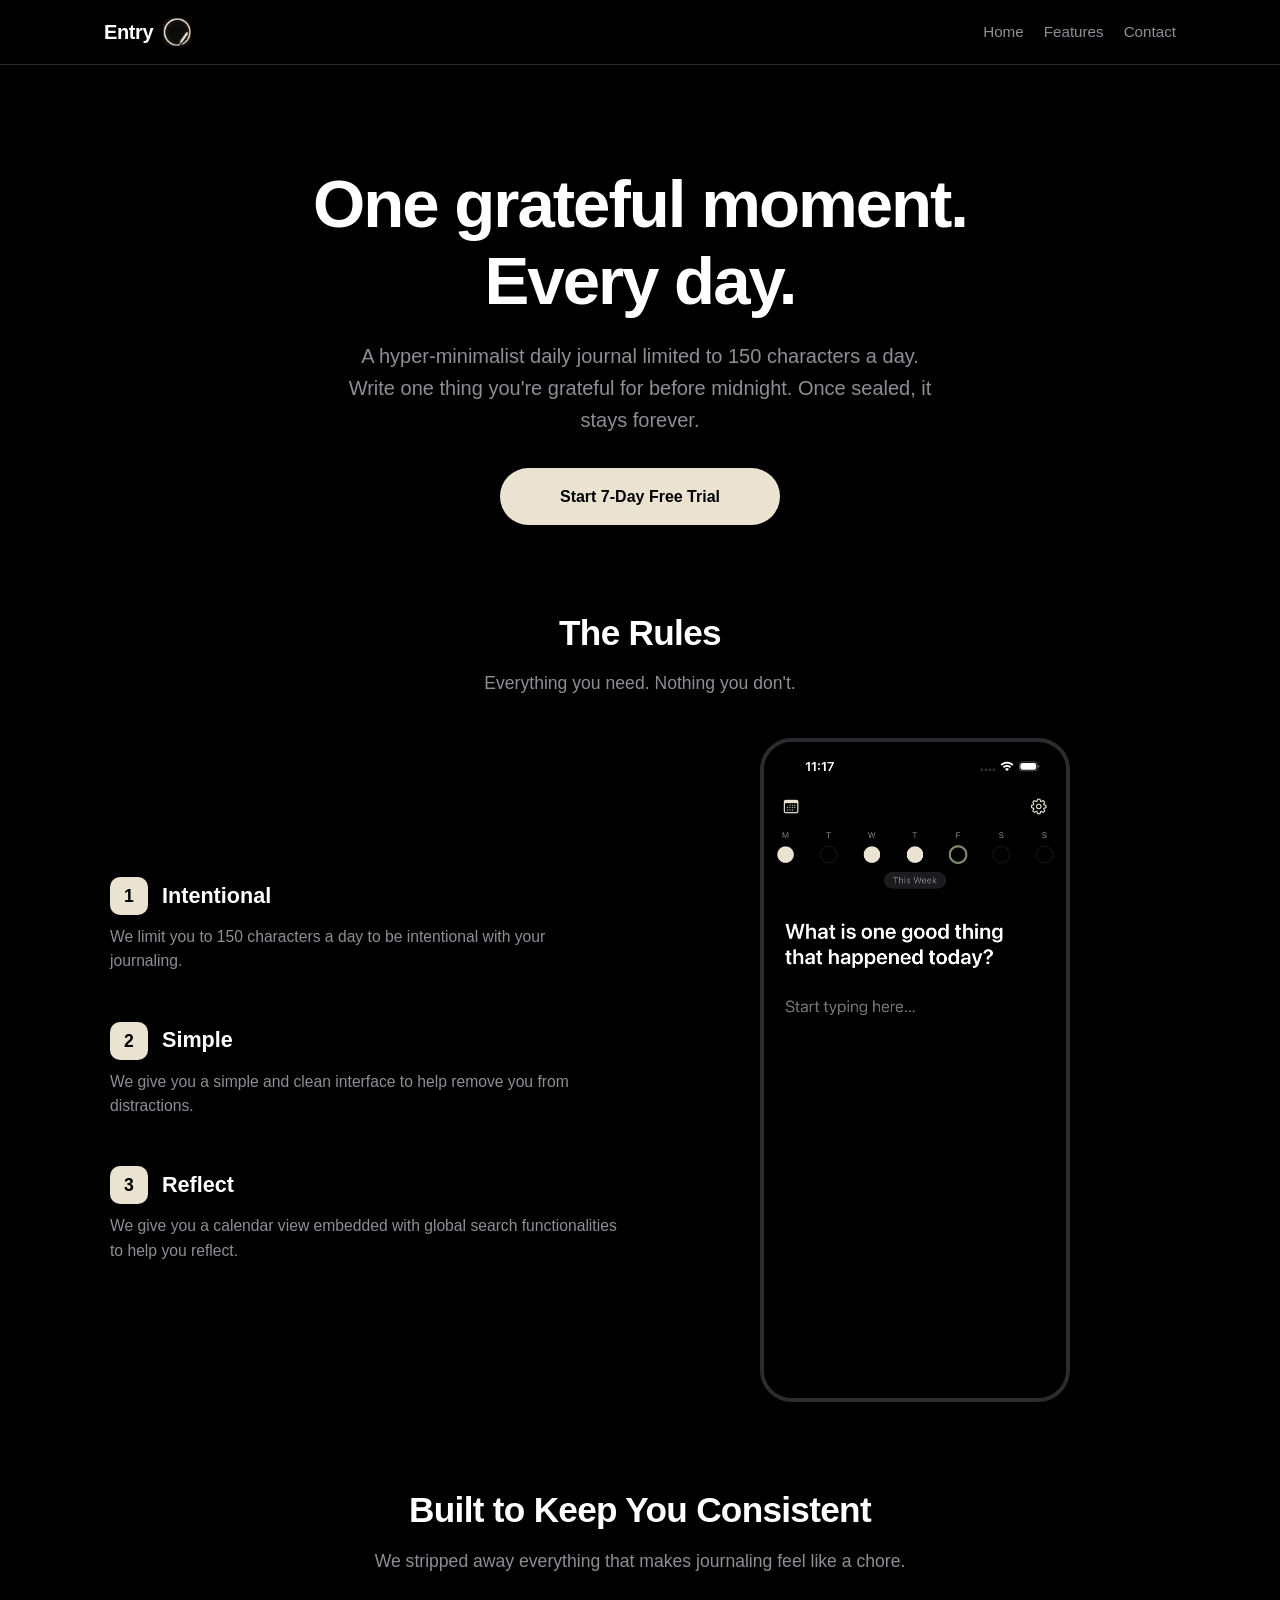
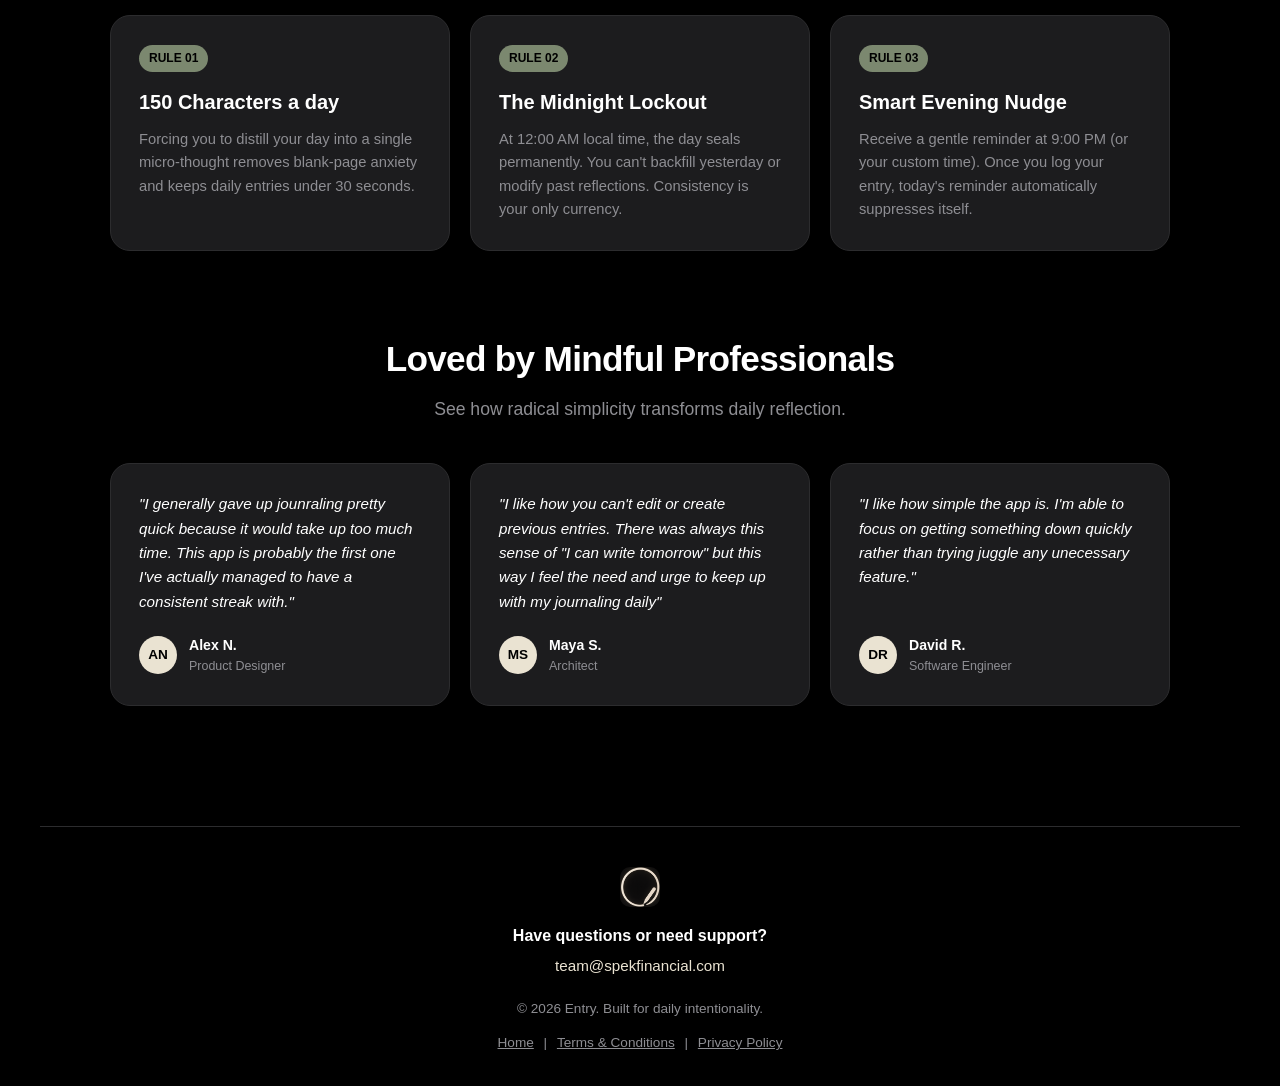
==== commit cd0f6bcb: "Add files via upload" ====
--- a/index.html
+++ b/index.html
@@ -2,720 +2,11 @@
 <html lang="en">
 <head>
   <meta charset="UTF-8">
-  <meta name="viewport" content="width=device-width, initial-scale=1.0">
+  <meta http-equiv="refresh" content="0; url=/home">
+  <link rel="canonical" href="/home">
   <title>Entry — One day. One thought.</title>
-  <style>
-    :root {
-      --bg-black: #000000;
-      --card-bg: #1C1C1E;
-      --text-white: #FFFFFF;
-      --accent-linen: #EAE3D2;
-      --accent-gold: #FFD60A;
-      --accent-olive: #7B886F;
-      --text-muted: #8E8E93;
-      --border-color: #2C2C2E;
-    }
-
-    * {
-      box-sizing: border-box;
-      margin: 0;
-      padding: 0;
-      font-family: -apple-system, BlinkMacSystemFont, "SF Pro Display", "SF Pro Text", "Segoe UI", Roboto, Helvetica, Arial, sans-serif;
-    }
-
-    html {
-      scroll-behavior: smooth;
-    }
-
-    body {
-      background-color: var(--bg-black);
-      color: var(--text-white);
-      line-height: 1.6;
-      -webkit-font-smoothing: antialiased;
-      overflow-x: hidden;
-    }
-
-    /* Fixed Navigation Header */
-    header {
-      position: sticky;
-      top: 0;
-      background-color: rgba(0, 0, 0, 0.85);
-      backdrop-filter: blur(10px);
-      -webkit-backdrop-filter: blur(10px);
-      z-index: 1000;
-      border-bottom: 1px solid var(--border-color);
-    }
-
-    nav {
-      display: flex;
-      justify-content: space-between;
-      align-items: center;
-      padding: 16px 5%;
-      max-width: 1200px;
-      margin: 0 auto;
-    }
-
-    .brand-container {
-      display: flex;
-      align-items: center;
-      gap: 10px;
-      text-decoration: none;
-    }
-
-    .brand {
-      font-size: 1.25rem;
-      font-weight: 700;
-      letter-spacing: -0.02em;
-      color: var(--text-white);
-    }
-
-    .header-logo-img {
-      width: 28px;
-      height: 28px;
-      border-radius: 7px;
-      object-fit: cover;
-    }
-
-    .nav-links {
-      display: flex;
-      gap: 20px;
-    }
-
-    .nav-links a {
-      color: var(--text-muted);
-      text-decoration: none;
-      font-size: 0.95rem;
-      font-weight: 500;
-      transition: color 0.2s ease;
-    }
-
-    .nav-links a:hover {
-      color: var(--text-white);
-    }
-
-    .footer-logo-img {
-      width: 40px;
-      height: 40px;
-      border-radius: 10px;
-      margin-bottom: 16px;
-      object-fit: cover;
-    }
-
-    /* View Wrappers */
-    .view {
-      display: none;
-      max-width: 1100px;
-      margin: 0 auto;
-      padding: 40px 20px 80px;
-    }
-
-    .view.active {
-      display: block;
-    }
-
-    /* Landing Page Hero */
-    .hero {
-      text-align: center;
-      padding: 60px 0 20px;
-      display: flex;
-      flex-direction: column;
-      align-items: center;
-    }
-
-    .hero h1 {
-      font-size: clamp(2.2rem, 7vw, 4.2rem);
-      font-weight: 700;
-      letter-spacing: -0.03em;
-      line-height: 1.15;
-      margin-bottom: 20px;
-    }
-
-    .hero p {
-      font-size: clamp(1rem, 3.5vw, 1.25rem);
-      color: var(--text-muted);
-      max-width: 620px;
-      margin: 0 auto 32px;
-      padding: 0 10px;
-    }
-
-    .cta-btn {
-      display: inline-block;
-      background-color: var(--accent-linen);
-      color: var(--bg-black);
-      padding: 16px 36px;
-      border-radius: 99px;
-      font-weight: 600;
-      text-decoration: none;
-      transition: opacity 0.2s ease, transform 0.2s ease;
-      width: 100%;
-      max-width: 280px;
-      text-align: center;
-    }
-
-    .cta-btn:hover {
-      opacity: 0.9;
-      transform: translateY(-1px);
-    }
-
-    /* Section Typography */
-    .section-title {
-      text-align: center;
-      font-size: clamp(1.75rem, 5vw, 2.2rem);
-      font-weight: 700;
-      letter-spacing: -0.02em;
-      margin-bottom: 8px;
-    }
-
-    .section-subtitle {
-      text-align: center;
-      color: var(--text-muted);
-      font-size: clamp(0.95rem, 3vw, 1.1rem);
-      margin-bottom: 40px;
-      padding: 0 10px;
-    }
-
-    /* App Showcase Section */
-    .app-showcase-section {
-      margin-top: 60px;
-      scroll-margin-top: 100px;
-    }
-
-    .showcase-grid {
-      display: grid;
-      grid-template-columns: 1fr 1fr;
-      gap: 40px;
-      align-items: center;
-    }
-
-    /* Left Side: Numbered Features with Increased Spacing & Linen Accent */
-    .features-list {
-      display: flex;
-      flex-direction: column;
-      gap: 48px;
-    }
-
-    .feature-item {
-      display: flex;
-      flex-direction: column;
-      gap: 10px;
-    }
-
-    .feature-header {
-      display: flex;
-      align-items: center;
-      gap: 14px;
-    }
-
-    .number-box {
-      background-color: var(--accent-linen);
-      color: var(--bg-black);
-      font-weight: 800;
-      font-size: 1.1rem;
-      width: 38px;
-      height: 38px;
-      border-radius: 10px;
-      display: flex;
-      align-items: center;
-      justify-content: center;
-      flex-shrink: 0;
-    }
-
-    .feature-item h3 {
-      font-size: 1.35rem;
-      font-weight: 700;
-      color: var(--text-white);
-    }
-
-    .feature-item p {
-      color: var(--text-muted);
-      font-size: 0.98rem;
-      line-height: 1.55;
-    }
-
-    /* Right Side: Screenshot */
-    .screenshot-wrapper {
-      display: flex;
-      justify-content: center;
-      align-items: center;
-      width: 100%;
-    }
-
-    .hero-screenshot {
-      width: 100%;
-      max-width: 310px;
-      height: auto;
-      border-radius: 32px;
-      border: 4px solid var(--border-color);
-      box-shadow: 0 20px 50px rgba(0, 0, 0, 0.85);
-      object-fit: contain;
-    }
-
-    /* Built To Keep You Consistent Grid */
-    .consistency-section {
-      margin-top: 80px;
-    }
-
-    .consistency-grid {
-      display: grid;
-      grid-template-columns: repeat(auto-fit, minmax(280px, 1fr));
-      gap: 20px;
-    }
-
-    .consistency-card {
-      background-color: var(--card-bg);
-      border-radius: 20px;
-      padding: 28px;
-      border: 1px solid var(--border-color);
-    }
-
-    .consistency-card .badge {
-      display: inline-block;
-      background-color: var(--accent-olive);
-      color: #000;
-      font-size: 0.75rem;
-      font-weight: 700;
-      padding: 4px 10px;
-      border-radius: 99px;
-      margin-bottom: 14px;
-      text-transform: uppercase;
-    }
-
-    .consistency-card h3 {
-      font-size: 1.25rem;
-      margin-bottom: 10px;
-      color: var(--text-white);
-    }
-
-    .consistency-card p {
-      color: var(--text-muted);
-      font-size: 0.92rem;
-    }
-
-    /* Testimonials Section */
-    .testimonials-section {
-      margin-top: 80px;
-    }
-
-    .testimonials-grid {
-      display: grid;
-      grid-template-columns: repeat(auto-fit, minmax(260px, 1fr));
-      gap: 20px;
-    }
-
-    .testimonial-card {
-      background-color: var(--card-bg);
-      border: 1px solid var(--border-color);
-      border-radius: 20px;
-      padding: 28px;
-      display: flex;
-      flex-direction: column;
-      justify-content: space-between;
-    }
-
-    .testimonial-card p {
-      color: var(--text-white);
-      font-size: 0.95rem;
-      font-style: italic;
-      margin-bottom: 20px;
-    }
-
-    .testimonial-user {
-      display: flex;
-      align-items: center;
-      gap: 12px;
-    }
-
-    .avatar-circle {
-      width: 38px;
-      height: 38px;
-      border-radius: 50%;
-      background-color: var(--accent-linen);
-      color: var(--bg-black);
-      display: flex;
-      align-items: center;
-      justify-content: center;
-      font-weight: 700;
-      font-size: 0.85rem;
-    }
-
-    .user-info .name {
-      font-size: 0.88rem;
-      font-weight: 600;
-    }
-
-    .user-info .role {
-      font-size: 0.78rem;
-      color: var(--text-muted);
-    }
-
-    /* Legal Pages Container */
-    .legal-container {
-      background-color: var(--card-bg);
-      padding: clamp(24px, 5vw, 48px);
-      border-radius: 24px;
-      border: 1px solid var(--border-color);
-      max-width: 800px;
-      margin: 0 auto;
-    }
-
-    .legal-container h1 {
-      font-size: clamp(1.5rem, 5vw, 2rem);
-      margin-bottom: 8px;
-    }
-
-    .legal-container .effective-date {
-      color: var(--text-muted);
-      font-size: 0.85rem;
-      margin-bottom: 28px;
-    }
-
-    .legal-container h2 {
-      font-size: 1.2rem;
-      color: var(--accent-linen);
-      margin: 24px 0 10px;
-    }
-
-    .legal-container p, .legal-container ul {
-      color: var(--text-muted);
-      font-size: 0.92rem;
-      margin-bottom: 16px;
-    }
-
-    .legal-container ul {
-      padding-left: 20px;
-    }
-
-    .legal-container li {
-      margin-bottom: 8px;
-    }
-
-    /* Footer / Contact */
-    footer {
-      border-top: 1px solid var(--border-color);
-      padding: 40px 5% 32px;
-      text-align: center;
-      color: var(--text-muted);
-      font-size: 0.85rem;
-      max-width: 1200px;
-      margin: 40px auto 0;
-      scroll-margin-top: 100px;
-      display: flex;
-      flex-direction: column;
-      align-items: center;
-    }
-
-    footer a {
-      color: var(--text-muted);
-      text-decoration: underline;
-      margin: 0 6px;
-    }
-
-    footer a:hover {
-      color: var(--text-white);
-    }
-
-    .footer-contact {
-      margin-bottom: 20px;
-    }
-
-    .footer-contact h4 {
-      color: var(--text-white);
-      font-size: 1rem;
-      margin-bottom: 6px;
-    }
-
-    .footer-contact a {
-      color: var(--accent-linen);
-      font-size: 0.95rem;
-      text-decoration: none;
-    }
-
-    .footer-contact a:hover {
-      text-decoration: underline;
-    }
-
-    /* Mobile Responsive Optimizations */
-    @media (max-width: 840px) {
-      .showcase-grid {
-        grid-template-columns: 1fr;
-        gap: 32px;
-      }
-
-      .features-list {
-        gap: 32px;
-      }
-
-      .screenshot-wrapper {
-        order: -1;
-      }
-
-      .hero-screenshot {
-        max-width: 270px;
-      }
-
-      nav {
-        padding: 14px 16px;
-      }
-
-      .nav-links {
-        gap: 14px;
-      }
-
-      .nav-links a {
-        font-size: 0.88rem;
-      }
-    }
-  </style>
 </head>
 <body>
-
-  <header>
-    <nav>
-      <a href="#" class="brand-container" onclick="navigateTo('landing', 'top')">
-        <span class="brand">Entry</span>
-        <img src="screenshot-4.png" alt="Entry Logo" class="header-logo-img">
-      </a>
-      
-      <div class="nav-links">
-        <a href="#" onclick="navigateTo('landing', 'top')">Home</a>
-        <a href="#" onclick="navigateTo('landing', 'features')">Features</a>
-        <a href="#" onclick="navigateTo('landing', 'contact')">Contact</a>
-      </div>
-    </nav>
-  </header>
-
-  <!-- LANDING PAGE VIEW -->
-  <div id="landing" class="view active">
-    <!-- Hero -->
-    <section class="hero" id="top">
-      <h1>One grateful moment.<br>Every day.</h1>
-      <p>A hyper-minimalist daily journal limited to 150 characters. Write one thing you're grateful for before midnight. Once sealed, it stays forever.</p>
-      <a href="#download" class="cta-btn">Start 7-Day Free Trial</a>
-    </section>
-
-    <!-- Side-by-Side Features Showcase -->
-    <section class="app-showcase-section" id="features">
-      <h2 class="section-title">Core Features</h2>
-      <p class="section-subtitle">Everything you need. Nothing you don't.</p>
-      
-      <div class="showcase-grid">
-        <!-- Clean Numbered Features on Left -->
-        <div class="features-list">
-          <div class="feature-item">
-            <div class="feature-header">
-              <div class="number-box">1</div>
-              <h3>Intentional</h3>
-            </div>
-            <p>We limit you to 150 characters to be intentional with your journaling.</p>
-          </div>
-
-          <div class="feature-item">
-            <div class="feature-header">
-              <div class="number-box">2</div>
-              <h3>Simple</h3>
-            </div>
-            <p>We give you a simple and clean interface to help remove you from distractions.</p>
-          </div>
-
-          <div class="feature-item">
-            <div class="feature-header">
-              <div class="number-box">3</div>
-              <h3>Reflect</h3>
-            </div>
-            <p>We give you a calendar view embedded with global search functionalities to help you reflect.</p>
-          </div>
-        </div>
-
-        <!-- Single Screenshot on Right -->
-        <div class="screenshot-wrapper">
-          <img src="screenshot-1.png" alt="Entry App Screen" class="hero-screenshot">
-        </div>
-      </div>
-    </section>
-
-    <!-- Built To Keep You Consistent Section -->
-    <section class="consistency-section">
-      <h2 class="section-title">Built to Keep You Consistent</h2>
-      <p class="section-subtitle">We stripped away everything that makes journaling feel like a chore.</p>
-
-      <div class="consistency-grid">
-        <div class="consistency-card">
-          <span class="badge">Rule 01</span>
-          <h3>150 Characters</h3>
-          <p>Forcing you to distill your day into a single micro-thought removes blank-page anxiety and keeps daily entries under 30 seconds.</p>
-        </div>
-
-        <div class="consistency-card">
-          <span class="badge">Rule 02</span>
-          <h3>The Midnight Lockout</h3>
-          <p>At 12:00 AM local time, the day seals permanently. You can't backfill yesterday or modify past reflections. Consistency is your only currency.</p>
-        </div>
-
-        <div class="consistency-card">
-          <span class="badge">Rule 03</span>
-          <h3>Smart Evening Nudge</h3>
-          <p>Receive a gentle reminder at 9:00 PM (or your custom time). Once you log your entry, today's reminder automatically suppresses itself.</p>
-        </div>
-      </div>
-    </section>
-
-    <!-- Testimonials Section -->
-    <section class="testimonials-section">
-      <h2 class="section-title">Loved by Mindful Professionals</h2>
-      <p class="section-subtitle">See how radical simplicity transforms daily reflection.</p>
-
-      <div class="testimonials-grid">
-        <div class="testimonial-card">
-          <p>"I’ve started and abandoned every journal app on the market. Entry is the only one I've kept for 30 straight days because the 150-character limit takes away the pressure."</p>
-          <div class="testimonial-user">
-            <div class="avatar-circle">AN</div>
-            <div class="user-info">
-              <div class="name">Alex N.</div>
-              <div class="role">Product Designer</div>
-            </div>
-          </div>
-        </div>
-
-        <div class="testimonial-card">
-          <p>"The Midnight Lockout sounds strict, but it’s actually liberating. You either take 20 seconds to reflect before sleep or you move on. The dark mode UI feels like a boutique sanctuary."</p>
-          <div class="testimonial-user">
-            <div class="avatar-circle">MS</div>
-            <div class="user-info">
-              <div class="name">Maya S.</div>
-              <div class="role">Architect</div>
-            </div>
-          </div>
-        </div>
-
-        <div class="testimonial-card">
-          <p>"Looking back through my weekly ring streak gives me a genuine sense of calm. It's concise, beautiful, and respects my time."</p>
-          <div class="testimonial-user">
-            <div class="avatar-circle">DR</div>
-            <div class="user-info">
-              <div class="name">David R.</div>
-              <div class="role">Software Engineer</div>
-            </div>
-          </div>
-        </div>
-      </div>
-    </section>
-  </div>
-
-  <!-- TERMS AND CONDITIONS VIEW -->
-  <div id="terms" class="view">
-    <div class="legal-container">
-      <h1>Terms & Conditions</h1>
-      <p class="effective-date">Last Updated: August 2026</p>
-
-      <p>Welcome to <strong>Entry</strong> ("App", "we", "us", or "our"). By downloading, accessing, or using our mobile application and related website services, you agree to be bound by these Terms & Conditions ("Terms"). If you do not agree to these terms, please do not use the service.</p>
-
-      <h2>1. Description of Service</h2>
-      <p>Entry provides a minimalist mobile daily journal service designed around a 150-character limit per day and an automated entry lockout mechanism at midnight (12:00 AM local time). The app operates on a daily habit structure supported by optional push notifications and account features.</p>
-
-      <h2>2. Accounts and Authentication</h2>
-      <p>To access cloud synchronization and related features, you may register using Sign In with Apple, Google Sign-In, or email and password. You are responsible for maintaining the security of your account credentials and for activities conducted under your account.</p>
-
-      <h2>3. Subscriptions, Trials & Billing</h2>
-      <p>Entry may offer a free trial period or promotional access. Following any trial period, access to core app functions may require an active paid subscription (such as Monthly or Annual plans).</p>
-      <ul>
-        <li>Payments are processed through your applicable app store account (e.g., Apple App Store or Google Play) upon purchase confirmation.</li>
-        <li>Subscriptions automatically renew unless canceled at least 24 hours prior to the end of the current billing cycle.</li>
-        <li>You may manage or cancel your subscription at any time via your device's account settings.</li>
-      </ul>
-
-      <h2>4. User Content & Midnight Lockout Feature</h2>
-      <p>You retain ownership of the content you submit within the app ("User Content"). You acknowledge and accept the core functional design: <strong>entries are intended to lock at midnight (12:00 AM local time) and may not be editable or retroactively modified thereafter</strong>. We are not responsible for unedited, missed, or lost entries resulting from this operational design or technical delays.</p>
-
-      <h2>5. Service Availability & Modifications</h2>
-      <p>While we strive to keep the service available, we reserve the right to modify, update, suspend, or discontinue any aspect of the service at any time for maintenance, security, or operational improvements without prior liability.</p>
-
-      <h2>6. Limitation of Liability</h2>
-      <p>To the maximum extent permitted by applicable law, Entry, its owners, and affiliates shall not be liable for any indirect, incidental, special, consequential, or exemplary damages resulting from your use of, or inability to use, the service, including data loss or unavailable journal entries.</p>
-
-      <h2>7. Contact Information</h2>
-      <p>If you have questions regarding these Terms, please contact us at <a href="mailto:team@spekfinancial.com" style="color: var(--accent-linen);">team@spekfinancial.com</a>.</p>
-    </div>
-  </div>
-
-  <!-- PRIVACY POLICY VIEW -->
-  <div id="privacy" class="view">
-    <div class="legal-container">
-      <h1>Privacy Policy</h1>
-      <p class="effective-date">Last Updated: August 2026</p>
-
-      <p>At <strong>Entry</strong>, we value your privacy. This Privacy Policy outlines the types of information we collect, how it is processed, and how it is protected when you use our app and services.</p>
-
-      <h2>1. Information We Collect</h2>
-      <p>We collect information necessary to operate, maintain, and improve the app, which may include:</p>
-      <ul>
-        <li><strong>Account Authentication Data:</strong> Account identifiers provided during sign-in (such as email address and user ID) to manage account creation and authentication.</li>
-        <li><strong>Journal Entries:</strong> Text entries submitted within the app along with associated timestamps for storage and cross-device synchronization.</li>
-        <li><strong>Technical & Usage Data:</strong> Basic app diagnostic information, performance metrics, or error logs collected to maintain system stability and troubleshoot issues.</li>
-      </ul>
-
-      <h2>2. How We Use Your Data</h2>
-      <p>We use collected data for purposes including:</p>
-      <ul>
-        <li>Authenticating user access and managing account security.</li>
-        <li>Storing and synchronizing journal entries and user preferences.</li>
-        <li>Delivering scheduled push notifications or reminders.</li>
-        <li>Monitoring app performance, fixing bugs, and improving user experience.</li>
-      </ul>
-
-      <h2>3. Data Storage & Security</h2>
-      <p>We employ commercially reasonable technical measures to safeguard your information against unauthorized access or loss. While we work to protect your personal data, no security measure or transmission method over the internet is completely infallible.</p>
-
-      <h2>4. Data Retention and Account Deletion</h2>
-      <p>We retain your information as long as necessary to provide the service or satisfy legal obligations. You may request account or data deletion through the app settings or by contacting customer support.</p>
-
-      <h2>5. Children’s Privacy</h2>
-      <p>Our service is not directed to children under 13 years of age, and we do not knowingly collect personal information from children under 13.</p>
-
-      <h2>6. Changes to This Policy</h2>
-      <p>We may update this Privacy Policy periodically to reflect changes in our legal requirements or app operations. Updates will be posted on this page with a revised effective date.</p>
-
-      <h2>7. Contact Us</h2>
-      <p>For privacy inquiries or data requests, please contact <a href="mailto:team@spekfinancial.com" style="color: var(--accent-linen);">team@spekfinancial.com</a>.</p>
-    </div>
-  </div>
-
-  <!-- Footer / Contact Section -->
-  <footer id="contact">
-    <img src="screenshot-4.png" alt="Entry Logo" class="footer-logo-img">
-
-    <div class="footer-contact">
-      <h4>Have questions or need support?</h4>
-      <a href="mailto:team@spekfinancial.com">team@spekfinancial.com</a>
-    </div>
-
-    <p>&copy; 2026 Entry. Built for daily intentionality.</p>
-    <p style="margin-top: 12px;">
-      <a href="#" onclick="navigateTo('landing', 'top')">Home</a> | 
-      <a href="#" onclick="showView('terms')">Terms & Conditions</a> | 
-      <a href="#" onclick="showView('privacy')">Privacy Policy</a>
-    </p>
-  </footer>
-
-  <script>
-    function showView(viewId) {
-      document.querySelectorAll('.view').forEach(view => {
-        view.classList.remove('active');
-      });
-      document.getElementById(viewId).classList.add('active');
-      window.scrollTo(0, 0);
-    }
-
-    function navigateTo(viewId, targetElementId) {
-      showView(viewId);
-      if (targetElementId) {
-        setTimeout(() => {
-          const element = document.getElementById(targetElementId);
-          if (element) {
-            element.scrollIntoView({ behavior: 'smooth' });
-          }
-        }, 50);
-      }
-    }
-  </script>
+  <p>Redirecting to <a href="/home">entryjournal.app/home</a>&hellip;</p>
 </body>
 </html>
